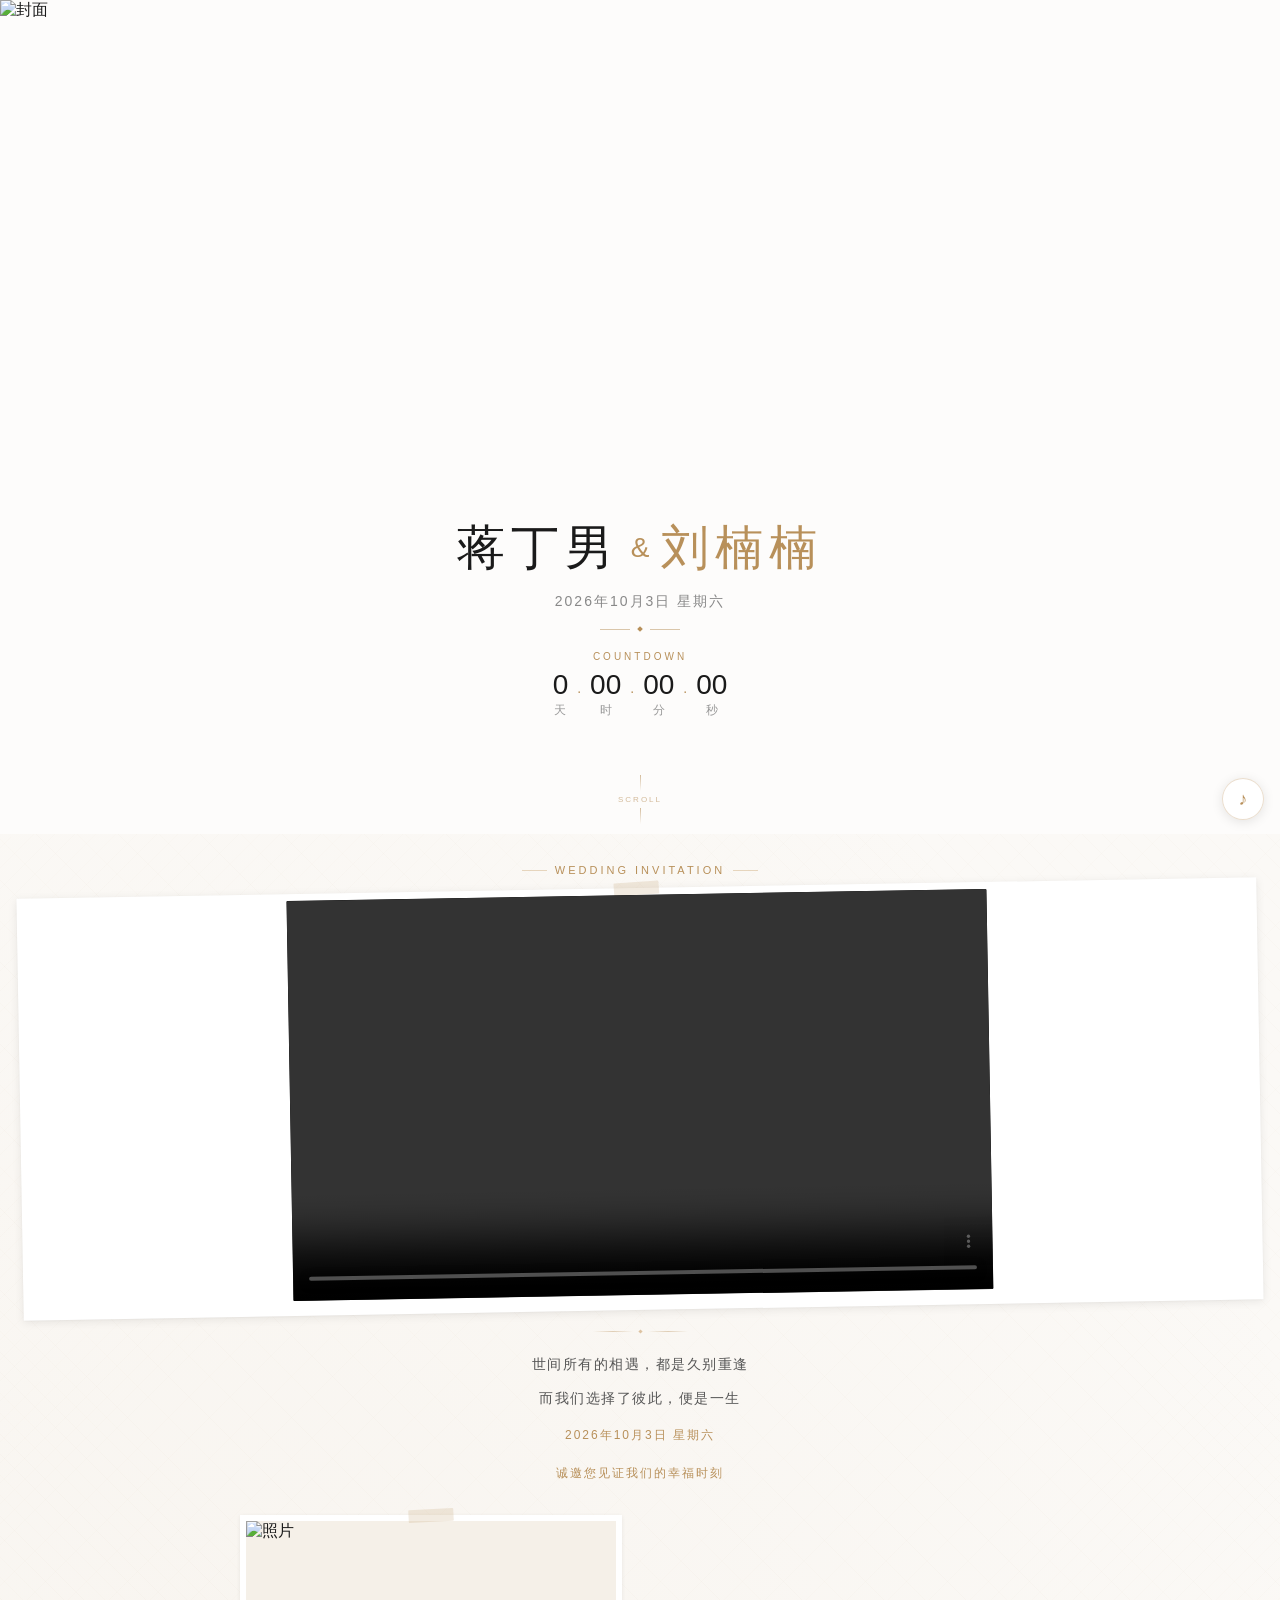
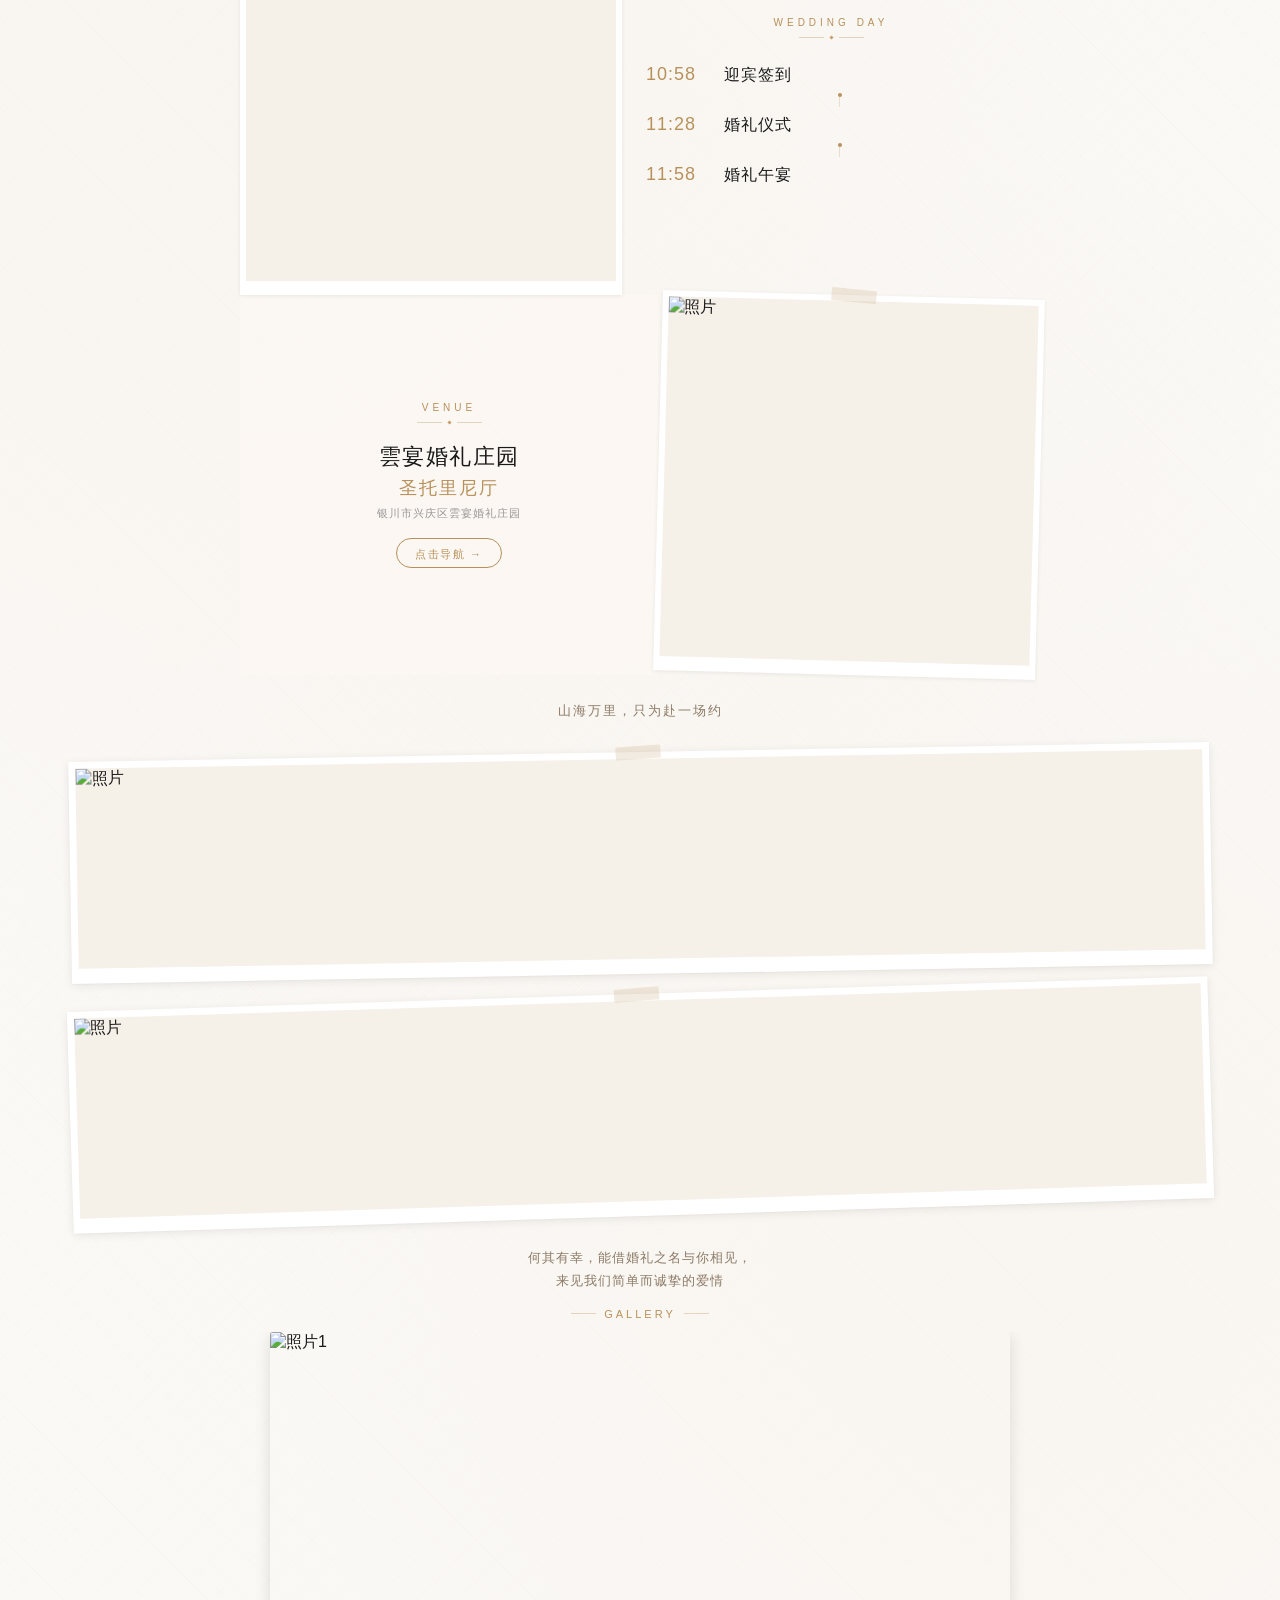
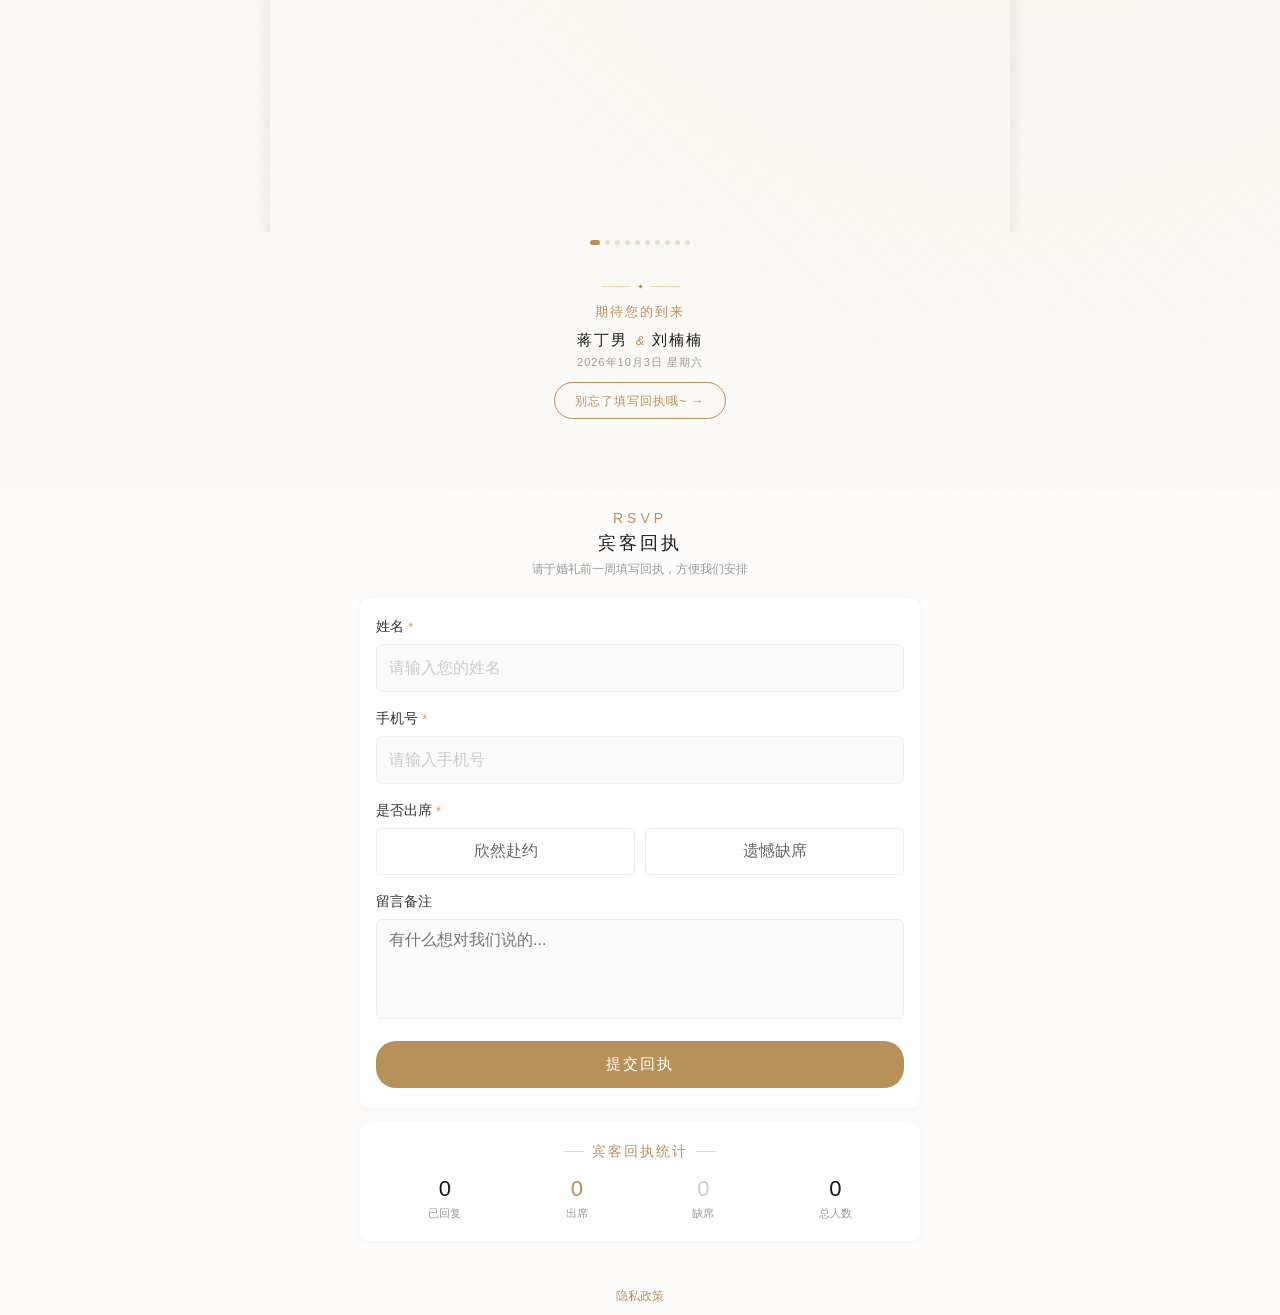
==== index.html @ 32005d24 "Add files via upload" ====
<!DOCTYPE html>
<html lang="zh-CN">
<head>
  <meta charset="UTF-8">
  <meta name="viewport" content="width=device-width, initial-scale=1.0, maximum-scale=1.0, user-scalable=no">
  <title>蒋丁男 & 刘楠楠的婚礼邀请函 | 2026.10.03</title>
  <meta name="description" content="蒋丁男 & 刘楠楠 诚挚邀请您参加我们的婚礼 2026年10月3日 · 银川市雲宴婚礼庄园">
  <meta name="author" content="蒋丁男 & 刘楠楠">

  <!-- Open Graph / Facebook / WhatsApp / Line -->
  <meta property="og:type" content="website">
  <meta property="og:title" content="蒋丁男 & 刘楠楠的婚礼邀请函">
  <meta property="og:description" content="2026年10月3日 星期六 · 银川市雲宴婚礼庄园\n诚邀您见证我们的幸福时刻">
  <meta property="og:image" content="images/share-cover.jpg">
  <meta property="og:image:width" content="1200">
  <meta property="og:image:height" content="630">
  <meta property="og:url" content="">
  <meta property="og:site_name" content="婚礼邀请函">

  <!-- WeChat / QQ -->
  <meta itemprop="name" content="蒋丁男 & 刘楠楠的婚礼邀请函">
  <meta itemprop="description" content="2026年10月3日 星期六 · 银川市雲宴婚礼庄园 · 诚邀您见证我们的幸福时刻">
  <meta itemprop="image" content="images/share-cover.jpg">

  <!-- Twitter Card -->
  <meta name="twitter:card" content="summary_large_image">
  <meta name="twitter:title" content="蒋丁男 & 刘楠楠的婚礼邀请函">
  <meta name="twitter:description" content="2026年10月3日 · 银川市雲宴婚礼庄园 · 诚邀您见证我们的幸福时刻">
  <meta name="twitter:image" content="images/share-cover.jpg">

  <link rel="stylesheet" href="style.css">
</head>
<body>
  <!-- 浮动音乐按钮（固定跟随屏幕） -->
  <div class="music-btn" id="musicBtn">
    <div class="music-icon-wrap">
      <span class="music-icon">♪</span>
    </div>
  </div>

  <!-- 背景音乐 -->
  <audio id="bgMusic" loop preload="auto" autoplay>
    <source src="images/bgm.mp3" type="audio/mpeg">
  </audio>

  <!-- ===== 封面区 ===== -->
  <section class="cover-section" id="coverSection">
    <div class="cover-image-wrap">
      <img class="cover-silhouette" id="coverImage" src="images/couple-silhouette.jpg" alt="封面">
      <div class="cover-gradient-mask"></div>
      <div class="cover-text-layer">
        <div class="cover-names fade-in-up">
          <span class="name-groom">蒋丁男</span>
          <span class="name-amp">&</span>
          <span class="name-bride">刘楠楠</span>
        </div>
        <div class="cover-date fade-in">
          <span class="cover-date-text" id="weddingDateDisplay"></span>
        </div>
        <div class="cover-divider fade-in">
          <div class="deco-line"></div>
          <div class="deco-diamond"></div>
          <div class="deco-line"></div>
        </div>
        <div class="countdown-section fade-in-up">
          <span class="countdown-label">COUNTDOWN</span>
          <div class="countdown-boxes">
            <div class="countdown-item">
              <span class="countdown-num" id="days">0</span>
              <span class="countdown-unit">天</span>
            </div>
            <div class="countdown-dot">·</div>
            <div class="countdown-item">
              <span class="countdown-num" id="hours">00</span>
              <span class="countdown-unit">时</span>
            </div>
            <div class="countdown-dot">·</div>
            <div class="countdown-item">
              <span class="countdown-num" id="minutes">00</span>
              <span class="countdown-unit">分</span>
            </div>
            <div class="countdown-dot">·</div>
            <div class="countdown-item">
              <span class="countdown-num" id="seconds">00</span>
              <span class="countdown-unit">秒</span>
            </div>
          </div>
        </div>
      </div>
    </div>
    <div class="scroll-hint fade-in">
      <div class="scroll-line"></div>
      <span class="scroll-text">SCROLL</span>
      <div class="scroll-line"></div>
    </div>
  </section>

  <!-- ===== 邀请函详情 ===== -->
  <section class="detail-section">
    <!-- 视频区 -->
    <div class="video-sticker-section">
      <div class="video-label">
        <div class="vl-line"></div>
        <span class="vl-text">WEDDING INVITATION</span>
        <div class="vl-line"></div>
      </div>
      <div class="sticker-stick-wrap sticker-video">
        <div class="sticker-tape"></div>
        <video
          id="weddingVideo"
          class="wedding-video-sticker"
          src="images/wedding.mp4"
          controls
          preload="auto"
          playsinline
          webkit-playsinline
        ></video>
      </div>
    </div>

    <!-- 过渡文字 -->
    <div class="transition-words">
      <div class="transition-ornament">
        <div class="transition-line"></div>
        <div class="transition-diamond"></div>
        <div class="transition-line"></div>
      </div>
      <span class="transition-text">世间所有的相遇，都是久别重逢</span>
      <span class="transition-text">而我们选择了彼此，便是一生</span>
      <span class="transition-text-sub" id="weddingDateText"></span>
      <span class="transition-text-sub">诚邀您见证我们的幸福时刻</span>
    </div>

    <!-- 左图 + 右流程时间 -->
    <div class="split-row split-lr">
      <div class="sticker-embed-wrap" id="photo2Wrap">
        <div class="sticker-tape"></div>
        <img class="sticker-embed-img" id="photo2" src="images/photo-3.jpg" alt="照片">
      </div>
      <div class="split-info split-schedule">
        <span class="split-info-title">WEDDING DAY</span>
        <div class="split-info-divider">
          <div class="sid-line"></div>
          <div class="sid-diamond"></div>
          <div class="sid-line"></div>
        </div>
        <div class="mini-schedule">
          <div class="mini-sch-item">
            <span class="mini-sch-time">10:58</span>
            <span class="mini-sch-event">迎宾签到</span>
          </div>
          <div class="mini-sch-dot-wrap">
            <div class="mini-sch-dot"></div>
            <div class="mini-sch-line"></div>
          </div>
          <div class="mini-sch-item">
            <span class="mini-sch-time">11:28</span>
            <span class="mini-sch-event">婚礼仪式</span>
          </div>
          <div class="mini-sch-dot-wrap">
            <div class="mini-sch-dot"></div>
            <div class="mini-sch-line"></div>
          </div>
          <div class="mini-sch-item">
            <span class="mini-sch-time">11:58</span>
            <span class="mini-sch-event">婚礼午宴</span>
          </div>
        </div>
      </div>
    </div>

    <!-- 左地点 + 右图 -->
    <div class="split-row split-lr split-venue-row">
      <div class="split-info split-venue" id="venueWrap">
        <span class="split-info-title">VENUE</span>
        <div class="split-info-divider">
          <div class="sid-line"></div>
          <div class="sid-diamond"></div>
          <div class="sid-line"></div>
        </div>
        <span class="venue-highlight-name">雲宴婚礼庄园</span>
        <span class="venue-highlight-hall">圣托里尼厅</span>
        <span class="venue-highlight-addr">银川市兴庆区雲宴婚礼庄园</span>
        <div class="venue-mini-nav">
          <span class="venue-mini-nav-text">点击导航 →</span>
        </div>
      </div>
      <div class="sticker-embed-wrap sticker-embed-r" id="photo1Wrap">
        <div class="sticker-tape sticker-tape-r"></div>
        <img class="sticker-embed-img" id="photo1" src="images/photo-2.jpg" alt="照片">
      </div>
    </div>

    <!-- 过渡文字 -->
    <div class="section-bridge">
      <span class="bridge-text">山海万里，只为赴一场约</span>
    </div>

    <!-- 两张横屏照片 -->
    <div class="sticker-row sticker-row-two">
      <div class="sticker-stick-wrap" id="photo0Wrap">
        <div class="sticker-tape"></div>
        <img class="sticker-stick-img" id="photo0" src="images/photo-1.jpg" alt="照片">
      </div>
      <div class="sticker-stick-wrap sticker-tilt-l" id="photo13Wrap">
        <div class="sticker-tape"></div>
        <img class="sticker-stick-img" id="photo13" src="images/photo-14.jpg" alt="照片">
      </div>
    </div>

    <!-- 照片集轮播 -->
    <div class="gallery-section">
      <div class="gallery-preface">
        <span class="gallery-preface-text">何其有幸，能借婚礼之名与你相见，<br>来见我们简单而诚挚的爱情</span>
      </div>
      <div class="gallery-label">
        <div class="vl-line"></div>
        <span class="vl-text">GALLERY</span>
        <div class="vl-line"></div>
      </div>
      <div class="gallery-swiper" id="gallerySwiper">
        <div class="gallery-track" id="galleryTrack">
          <div class="gallery-item"><img class="gallery-img" src="images/photo-4.jpg" alt="照片1"></div>
          <div class="gallery-item"><img class="gallery-img" src="images/photo-5.jpg" alt="照片2"></div>
          <div class="gallery-item"><img class="gallery-img" src="images/photo-6.jpg" alt="照片3"></div>
          <div class="gallery-item"><img class="gallery-img" src="images/photo-7.jpg" alt="照片4"></div>
          <div class="gallery-item"><img class="gallery-img" src="images/photo-8.jpg" alt="照片5"></div>
          <div class="gallery-item"><img class="gallery-img" src="images/photo-9.jpg" alt="照片6"></div>
          <div class="gallery-item"><img class="gallery-img" src="images/photo-10.jpg" alt="照片7"></div>
          <div class="gallery-item"><img class="gallery-img" src="images/photo-11.jpg" alt="照片8"></div>
          <div class="gallery-item"><img class="gallery-img" src="images/photo-12.jpg" alt="照片9"></div>
          <div class="gallery-item"><img class="gallery-img" src="images/photo-13.jpg" alt="照片10"></div>
        </div>
      </div>
      <div class="gallery-dots" id="galleryDots"></div>
    </div>

    <!-- 底部 -->
    <div class="footer">
      <div class="footer-divider">
        <div class="footer-line"></div>
        <div class="footer-diamond"></div>
        <div class="footer-line"></div>
      </div>
      <span class="footer-text">期待您的到来</span>
      <div class="footer-couple">
        <span class="footer-couple-name">蒋丁男</span>
        <span class="footer-couple-amp">&</span>
        <span class="footer-couple-name">刘楠楠</span>
      </div>
      <span class="footer-date" id="footerDate"></span>
      <div class="footer-rsvp" id="footerRsvp">
        <span class="footer-rsvp-text">别忘了填写回执哦~ →</span>
      </div>
    </div>
  </section>

  <!-- ===== 回执页面 ===== -->
  <section class="rsvp-section" id="rsvpSection">
    <div class="rsvp-container">
      <div class="page-header">
        <div class="divider">
          <span class="divider-text">RSVP</span>
        </div>
        <span class="page-title">宾客回执</span>
        <span class="page-subtitle">请于婚礼前一周填写回执，方便我们安排</span>
      </div>

      <form class="rsvp-form card" id="rsvpForm">
        <!-- 姓名 -->
        <div class="form-item">
          <div class="form-label-row">
            <span class="form-label">姓名</span>
            <span class="form-required">*</span>
          </div>
          <input type="text" class="form-input" id="rsvpName" placeholder="请输入您的姓名">
        </div>

        <!-- 手机号 -->
        <div class="form-item">
          <div class="form-label-row">
            <span class="form-label">手机号</span>
            <span class="form-required">*</span>
          </div>
          <input type="tel" class="form-input" id="rsvpPhone" placeholder="请输入手机号" maxlength="11">
        </div>

        <!-- 是否参加 -->
        <div class="form-item">
          <div class="form-label-row">
            <span class="form-label">是否出席</span>
            <span class="form-required">*</span>
          </div>
          <div class="attend-options">
            <div class="attend-option" data-value="yes" id="attendYes">
              <span class="attend-text">欣然赴约</span>
            </div>
            <div class="attend-option" data-value="no" id="attendNo">
              <span class="attend-text">遗憾缺席</span>
            </div>
          </div>
        </div>

        <!-- 赴宴人数 -->
        <div class="form-item" id="guestCountItem" style="display:none;">
          <div class="form-label-row">
            <span class="form-label">赴宴人数</span>
          </div>
          <div class="number-selector">
            <div class="number-btn" id="decreaseGuests">-</div>
            <div class="number-display">
              <span class="number-value" id="guestCount">1</span>
              <span class="number-unit">人</span>
            </div>
            <div class="number-btn" id="increaseGuests">+</div>
          </div>
        </div>

        <!-- 行程信息分隔 -->
        <div class="section-divider" id="tripDivider" style="display:none;">
          <div class="section-divider-line"></div>
          <span class="section-divider-text">行程信息</span>
          <span class="section-divider-hint">外地来宾请填写</span>
          <div class="section-divider-line"></div>
        </div>

        <!-- 是否为外地来宾 -->
        <div class="form-item" id="outtownItem" style="display:none;">
          <div class="form-label-row">
            <span class="form-label">是否为外地来宾</span>
          </div>
          <div class="attend-options">
            <div class="attend-option small" data-value="yes" id="outtownYes">
              <span class="attend-text">外地来宾</span>
            </div>
            <div class="attend-option small" data-value="no" id="outtownNo">
              <span class="attend-text">本地来宾</span>
            </div>
          </div>
        </div>

        <!-- 出发城市 -->
        <div class="form-item" id="departCityItem" style="display:none;">
          <div class="form-label-row">
            <span class="form-label">出发城市</span>
          </div>
          <input type="text" class="form-input" id="departCity" placeholder="如：北京">
        </div>

        <!-- 交通方式 -->
        <div class="form-item" id="transportItem" style="display:none;">
          <div class="form-label-row">
            <span class="form-label">交通方式</span>
          </div>
          <div class="diet-tags" id="transportOptions">
            <div class="diet-tag" data-value="飞机">飞机</div>
            <div class="diet-tag" data-value="高铁/火车">高铁/火车</div>
            <div class="diet-tag" data-value="自驾">自驾</div>
            <div class="diet-tag" data-value="大巴">大巴</div>
          </div>
        </div>

        <!-- 到达时间 -->
        <div class="form-item" id="arriveItem" style="display:none;">
          <div class="form-label-row">
            <span class="form-label">到达银川时间</span>
          </div>
          <div class="datetime-picker">
            <input type="date" class="picker-value" id="arriveDate">
            <input type="time" class="picker-value" id="arriveTime">
          </div>
        </div>

        <!-- 航班/车次 -->
        <div class="form-item" id="flightNoItem" style="display:none;">
          <div class="form-label-row">
            <span class="form-label">航班/车次号</span>
          </div>
          <input type="text" class="form-input" id="flightNo" placeholder="如：MU5123 / G1234（选填）">
        </div>

        <!-- 返程时间 -->
        <div class="form-item" id="departItem" style="display:none;">
          <div class="form-label-row">
            <span class="form-label">返程时间</span>
          </div>
          <div class="datetime-picker">
            <input type="date" class="picker-value" id="departDate">
            <input type="time" class="picker-value" id="departTime">
          </div>
        </div>

        <!-- 留言 -->
        <div class="form-item">
          <div class="form-label-row">
            <span class="form-label">留言备注</span>
          </div>
          <textarea class="form-textarea" id="rsvpRemark" placeholder="有什么想对我们说的..." maxlength="200"></textarea>
        </div>

        <!-- 提交按钮 -->
        <div class="submit-btn" id="submitBtn">
          <span class="submit-text">提交回执</span>
        </div>
      </form>

      <!-- 已提交回执展示 -->
      <div class="rsvp-result card" id="rsvpResult" style="display:none;">
        <span class="result-title">回执已提交</span>
        <span class="result-desc">感谢您的回复，期待与您相见！</span>
        <div class="result-info" id="resultInfo"></div>
      </div>

      <!-- 出席统计 -->
      <div class="stats-card card" id="statsCard" style="display:none;">
        <div class="stats-title">
          <div class="title-deco"></div>
          <span>宾客回执统计</span>
          <div class="title-deco"></div>
        </div>
        <div class="stats-row">
          <div class="stats-item">
            <span class="stats-num" id="statsTotal">0</span>
            <span class="stats-label">已回复</span>
          </div>
          <div class="stats-item attending">
            <span class="stats-num" id="statsAttending">0</span>
            <span class="stats-label">出席</span>
          </div>
          <div class="stats-item declined">
            <span class="stats-num" id="statsDeclined">0</span>
            <span class="stats-label">缺席</span>
          </div>
          <div class="stats-item total-guests">
            <span class="stats-num" id="statsTotalGuests">0</span>
            <span class="stats-label">总人数</span>
          </div>
        </div>
      </div>
    </div>
  </section>

  <!-- 隐私政策页面链接 -->
  <div class="privacy-policy-link">
    <a href="privacy.html">隐私政策</a>
  </div>

  <script src="app.js"></script>
</body>
</html>
---- style.css ----
/* ===== Global Reset ===== */
* { margin: 0; padding: 0; box-sizing: border-box; -webkit-tap-highlight-color: transparent; }
html, body {
  font-family: -apple-system, "PingFang SC", "Microsoft YaHei", "Helvetica Neue", sans-serif;
  background: #FDFCFB;
  color: #1A1A1A;
  -webkit-font-smoothing: antialiased;
  overflow-x: hidden;
}
img { display: block; max-width: 100%; }
input, textarea, button { font-family: inherit; outline: none; border: none; background: none; }
a { text-decoration: none; color: inherit; }

/* ===== Music Button (fixed, follows screen) ===== */
.music-btn {
  position: fixed;
  right: 16px;
  bottom: 80px;
  width: 42px;
  height: 42px;
  border-radius: 50%;
  background: rgba(255,255,255,0.92);
  border: 1px solid rgba(184,144,90,0.3);
  display: flex;
  align-items: center;
  justify-content: center;
  z-index: 999;
  box-shadow: 0 2px 12px rgba(0,0,0,0.1);
  cursor: pointer;
  transition: all 0.3s;
}
.music-btn:active { transform: scale(0.92); }
.music-icon-wrap {
  width: 100%;
  height: 100%;
  display: flex;
  align-items: center;
  justify-content: center;
  animation: musicRotate 4s linear infinite;
  animation-play-state: paused;
}
.music-btn.playing .music-icon-wrap {
  animation-play-state: running;
}
.music-icon { font-size: 18px; color: #B8905A; }
@keyframes musicRotate {
  from { transform: rotate(0deg); }
  to { transform: rotate(360deg); }
}

/* ===== Cover Section ===== */
.cover-section { position: relative; width: 100%; overflow: hidden; background: #FDFCFB; }
.cover-image-wrap { position: relative; width: 100%; }
.cover-silhouette {
  display: block;
  width: 100%;
  height: 85vh;
  object-fit: cover;
}
.cover-gradient-mask {
  position: absolute;
  bottom: 0; left: 0;
  width: 100%; height: 60%;
  z-index: 2;
  pointer-events: none;
  background: linear-gradient(to bottom,
    transparent 0%,
    rgba(253,252,251,0.02) 8%,
    rgba(253,252,251,0.06) 16%,
    rgba(253,252,251,0.12) 24%,
    rgba(253,252,251,0.22) 34%,
    rgba(253,252,251,0.35) 44%,
    rgba(253,252,251,0.50) 54%,
    rgba(253,252,251,0.65) 64%,
    rgba(253,252,251,0.78) 74%,
    rgba(253,252,251,0.88) 84%,
    rgba(253,252,251,0.95) 92%,
    #FDFCFB 100%
  );
}
.cover-text-layer {
  position: absolute;
  bottom: 6%;
  left: 0;
  width: 100%;
  z-index: 3;
  display: flex;
  flex-direction: column;
  align-items: center;
  padding: 0 30px;
}
.cover-names { display: flex; align-items: center; gap: 12px; margin-bottom: 12px; }
.name-groom { font-size: 26px; font-weight: 300; color: #1A1A1A; letter-spacing: 3px; }
.name-amp { font-size: 16px; color: #B8905A; font-weight: 300; }
.name-bride { font-size: 26px; font-weight: 300; color: #B8905A; letter-spacing: 3px; }
.cover-date { margin-bottom: 16px; }
.cover-date-text { font-size: 12px; color: #888; letter-spacing: 2px; }
.cover-divider { display: flex; align-items: center; gap: 8px; margin-bottom: 20px; }
.deco-line { width: 30px; height: 1px; background: rgba(184,144,90,0.5); }
.deco-diamond { width: 4px; height: 4px; background: #B8905A; transform: rotate(45deg); }
.countdown-section { display: flex; flex-direction: column; align-items: center; }
.countdown-label { font-size: 10px; color: #B8905A; letter-spacing: 3px; margin-bottom: 9px; }
.countdown-boxes { display: flex; align-items: center; gap: 9px; }
.countdown-item { display: flex; flex-direction: column; align-items: center; }
.countdown-num { font-size: 20px; font-weight: 300; color: #1A1A1A; line-height: 1; }
.countdown-unit { font-size: 9px; color: #999; margin-top: 3px; }
.countdown-dot { font-size: 14px; color: #B8905A; line-height: 1; margin-bottom: 9px; }
.scroll-hint { display: flex; flex-direction: column; align-items: center; gap: 4px; padding: 10px 0; z-index: 3; }
.scroll-line { width: 1px; height: 16px; background: linear-gradient(to bottom, rgba(184,144,90,0.6), transparent); }
.scroll-text { font-size: 8px; color: rgba(184,144,90,0.6); letter-spacing: 2px; }

/* ===== Detail Section ===== */
.detail-section {
  position: relative;
  z-index: 4;
  padding: 30px 0 50px;
  background-color: #FBF9F6;
  background-image:
    radial-gradient(circle at 20% 30%, rgba(184,144,90,0.04) 0%, transparent 50%),
    radial-gradient(circle at 80% 70%, rgba(184,144,90,0.03) 0%, transparent 50%),
    repeating-linear-gradient(45deg, transparent, transparent 14px, rgba(184,144,90,0.025) 14px, rgba(184,144,90,0.025) 14.5px),
    repeating-linear-gradient(-45deg, transparent, transparent 14px, rgba(184,144,90,0.02) 14px, rgba(184,144,90,0.02) 14.5px);
}

/* ===== Video Section ===== */
.video-sticker-section { padding: 0 20px 15px; position: relative; z-index: 10; }
.video-label { display: flex; align-items: center; justify-content: center; gap: 8px; margin-bottom: 12px; }
.vl-line { width: 25px; height: 1px; background: #C9A06A; opacity: 0.4; }
.vl-text { font-size: 11px; color: #B8905A; letter-spacing: 3px; }
.sticker-video { width: 100%; transform: rotate(-0.8deg); position: relative; z-index: 10; }
.wedding-video-sticker {
  display: block;
  width: 100%;
  height: 240px;
  border-radius: 1px;
  background-color: #000;
  object-fit: contain;
  position: relative;
  z-index: 10;
}

/* ===== Sticker Photos ===== */
.sticker-stick-wrap {
  position: relative;
  background: #fff;
  padding: 7px 7px 15px;
  box-shadow: 0 2px 10px rgba(0,0,0,0.08), 0 0.5px 2px rgba(0,0,0,0.04);
  transform: rotate(-1deg);
}
.sticker-tape {
  position: absolute;
  top: -6px;
  left: 50%;
  transform: translateX(-50%) rotate(-3deg);
  width: 45px;
  height: 13px;
  background: rgba(184,144,90,0.18);
  border-radius: 1px;
  z-index: 2;
}
.sticker-tape-r { transform: translateX(-50%) rotate(4deg); }
.sticker-stick-img { display: block; width: 100%; min-height: 130px; background-color: #f5f0e8; }

/* ===== Transition Words ===== */
.transition-words { display: flex; flex-direction: column; align-items: center; padding: 5px 30px 25px; text-align: center; }
.transition-ornament { display: flex; align-items: center; gap: 6px; margin-bottom: 15px; }
.transition-line { width: 40px; height: 1px; background: linear-gradient(to right, transparent, rgba(184,144,90,0.4), transparent); }
.transition-diamond { width: 3px; height: 3px; background: #C9A06A; opacity: 0.6; transform: rotate(45deg); }
.transition-text { font-size: 14px; color: #555; line-height: 2.4; letter-spacing: 1.5px; }
.transition-text-sub { font-size: 12px; color: #B8905A; line-height: 2.8; letter-spacing: 2px; margin-top: 4px; }

/* ===== Split Row ===== */
.split-row { display: flex; width: 100%; }
.sticker-embed-wrap {
  position: relative;
  flex: 1;
  background: #fff;
  padding: 6px 6px 14px;
  box-shadow: 0 1px 4px rgba(0,0,0,0.07);
  cursor: pointer;
}
.sticker-embed-r { transform: rotate(1.5deg); }
.sticker-embed-img { display: block; width: 100%; min-height: 220px; background-color: #f5f0e8; object-fit: cover; }
.split-info { flex: 1; display: flex; flex-direction: column; justify-content: center; padding: 20px 18px; }
.split-info-title { font-size: 10px; color: #B8905A; letter-spacing: 4px; margin-bottom: 8px; text-align: center; }
.split-info-divider { display: flex; align-items: center; justify-content: center; gap: 6px; margin-bottom: 18px; }
.sid-line { width: 25px; height: 1px; background: rgba(184,144,90,0.35); }
.sid-diamond { width: 3px; height: 3px; background: #C9A06A; transform: rotate(45deg); }

/* Schedule */
.mini-schedule { display: flex; flex-direction: column; width: 100%; }
.mini-sch-item { display: flex; align-items: baseline; gap: 8px; padding: 7px 0; }
.mini-sch-time { font-size: 15px; color: #B8905A; letter-spacing: 1px; flex-shrink: 0; width: 55px; }
.mini-sch-event { font-size: 14px; color: #1A1A1A; letter-spacing: 1px; }
.mini-sch-dot-wrap { display: flex; flex-direction: column; align-items: center; padding-left: 17px; }
.mini-sch-dot { width: 4px; height: 4px; border-radius: 50%; background: #B8905A; flex-shrink: 0; }
.mini-sch-line { width: 1px; flex: 1; min-height: 10px; background: rgba(184,144,90,0.25); }

/* Venue */
.split-venue-row { margin-top: 16px; }
.split-venue { background: rgba(253,248,243,0.6); cursor: pointer; }
.venue-highlight-name { font-size: 16px; color: #1A1A1A; letter-spacing: 1.5px; text-align: center; }
.venue-highlight-hall { font-size: 14px; color: #B8905A; letter-spacing: 2px; font-weight: 500; text-align: center; margin-top: 4px; }
.venue-highlight-addr { font-size: 11px; color: #999; letter-spacing: 1px; line-height: 1.8; text-align: center; margin-top: 4px; margin-bottom: 14px; }
.venue-mini-nav { align-self: center; padding: 5px 18px; border: 1px solid #B8905A; border-radius: 15px; }
.venue-mini-nav-text { font-size: 11px; color: #B8905A; letter-spacing: 1.5px; }

/* ===== Bridge ===== */
.section-bridge { text-align: center; padding: 24px 30px; }
.bridge-text { font-size: 13px; color: #8C7A66; letter-spacing: 2px; line-height: 1.8; }

/* ===== Sticker Row ===== */
.sticker-row { display: flex; flex-direction: column; align-items: center; gap: 20px; padding: 5px 20px 10px; }
.sticker-row-two .sticker-stick-wrap { width: 92%; }
.sticker-tilt-l { transform: rotate(-1.8deg); }

/* ===== Gallery ===== */
.gallery-section { padding: 20px 0 10px; }
.gallery-preface { padding: 0 30px 15px; text-align: center; }
.gallery-preface-text { font-size: 13px; color: #8C7A66; line-height: 1.8; letter-spacing: 1px; }
.gallery-label { display: flex; align-items: center; justify-content: center; gap: 8px; margin-bottom: 12px; }
.gallery-swiper { width: 100%; height: 55vw; overflow: hidden; position: relative; }
.gallery-track { display: flex; height: 100%; transition: transform 0.6s cubic-bezier(0.23, 1, 0.32, 1); }
.gallery-item { flex-shrink: 0; width: 100%; height: 100%; display: flex; align-items: center; justify-content: center; padding: 0 30px; overflow: hidden; }
.gallery-img { width: 100%; height: 100%; object-fit: contain; border-radius: 3px; box-shadow: 0 4px 16px rgba(0,0,0,0.12); }
.gallery-dots { display: flex; justify-content: center; gap: 5px; padding: 8px 0 0; }
.gallery-dot { width: 5px; height: 5px; border-radius: 50%; background: rgba(184,144,90,0.25); transition: all 0.3s; }
.gallery-dot.active { background: #B8905A; width: 10px; border-radius: 3px; }

/* ===== Footer ===== */
.footer { display: flex; flex-direction: column; align-items: center; padding: 30px 0 20px; }
.footer-divider { display: flex; align-items: center; gap: 8px; margin-bottom: 15px; }
.footer-line { width: 30px; height: 1px; background: #E8D5B5; }
.footer-diamond { width: 3px; height: 3px; background: #B8905A; transform: rotate(45deg); }
.footer-text { font-size: 13px; color: #B8905A; letter-spacing: 2px; }
.footer-couple { display: flex; align-items: center; justify-content: center; margin-top: 10px; gap: 8px; }
.footer-couple-name { font-size: 15px; color: #1A1A1A; letter-spacing: 2px; }
.footer-couple-amp { font-size: 13px; color: #B8905A; font-style: italic; }
.footer-date { font-size: 11px; color: #999; letter-spacing: 1px; margin-top: 5px; }
.footer-rsvp { margin-top: 12px; padding: 8px 20px; border: 1px solid #B8905A; border-radius: 20px; cursor: pointer; }
.footer-rsvp-text { font-size: 12px; color: #B8905A; letter-spacing: 1px; }

/* ===== RSVP Section ===== */
.rsvp-section { background: #FDFCFB; padding: 20px 15px; }
.rsvp-container { max-width: 400px; margin: 0 auto; }
.page-header { text-align: center; margin-bottom: 20px; }
.divider-text { font-size: 14px; color: #B8905A; letter-spacing: 4px; }
.page-title { display: block; font-size: 18px; color: #1A1A1A; font-weight: 400; letter-spacing: 3px; margin-top: 4px; }
.page-subtitle { display: block; font-size: 12px; color: #999; margin-top: 6px; }
.card { background: #fff; border-radius: 10px; padding: 20px 16px; box-shadow: 0 1px 8px rgba(0,0,0,0.04); margin-bottom: 15px; }
.form-item { margin-bottom: 18px; }
.form-label-row { display: flex; align-items: center; margin-bottom: 8px; }
.form-label { font-size: 14px; color: #333; font-weight: 500; }
.form-required { font-size: 14px; color: #D4A574; margin-left: 4px; }
.form-input {
  width: 100%; height: 40px; border: 1px solid #EEE; border-radius: 6px;
  padding: 0 12px; font-size: 14px; color: #333; background: #FAFAFA;
}
.form-input:focus { border-color: #B8905A; background: #fff; }
.form-input::placeholder { color: #CCC; }
.form-textarea {
  width: 100%; min-height: 80px; border: 1px solid #EEE; border-radius: 6px;
  padding: 10px 12px; font-size: 14px; color: #333; background: #FAFAFA; resize: none;
}
.form-textarea:focus { border-color: #B8905A; background: #fff; }
.attend-options { display: flex; gap: 10px; }
.attend-option {
  flex: 1; padding: 12px 0; text-align: center;
  border: 1px solid #EEE; border-radius: 6px; cursor: pointer; transition: all 0.3s;
}
.attend-text { font-size: 14px; color: #666; }
.attend-option.active { border-color: #B8905A; background: rgba(184,144,90,0.06); }
.attend-option.active .attend-text { color: #B8905A; }
.attend-option.active-no { border-color: #CCC; background: rgba(0,0,0,0.02); }
.attend-option.active-no .attend-text { color: #999; }
.attend-option.small { padding: 9px 0; }
.number-selector { display: flex; align-items: center; justify-content: center; gap: 20px; }
.number-btn {
  width: 36px; height: 36px; border-radius: 50%;
  border: 1px solid #EEE; display: flex; align-items: center; justify-content: center;
  font-size: 18px; color: #B8905A; cursor: pointer; user-select: none;
}
.number-display { display: flex; align-items: baseline; gap: 4px; }
.number-value { font-size: 20px; color: #1A1A1A; font-weight: 300; }
.number-unit { font-size: 12px; color: #999; }
.section-divider { display: flex; align-items: center; gap: 8px; margin: 10px 0 18px; }
.section-divider-line { flex: 1; height: 1px; background: #EEE; }
.section-divider-text { font-size: 13px; color: #B8905A; letter-spacing: 2px; white-space: nowrap; }
.section-divider-hint { font-size: 11px; color: #CCC; white-space: nowrap; }
.diet-tags { display: flex; flex-wrap: wrap; gap: 8px; }
.diet-tag {
  padding: 6px 14px; border: 1px solid #EEE; border-radius: 15px;
  font-size: 13px; color: #666; cursor: pointer; transition: all 0.3s;
}
.diet-tag.active { border-color: #B8905A; color: #B8905A; background: rgba(184,144,90,0.06); }
.datetime-picker { display: flex; gap: 10px; }
.picker-value {
  flex: 1; height: 40px; border: 1px solid #EEE; border-radius: 6px;
  padding: 0 12px; font-size: 14px; color: #333; background: #FAFAFA;
}
.privacy-agree-row { display: flex; align-items: center; flex-wrap: wrap; margin-top: 18px; padding: 0 4px; }
.privacy-checkbox {
  width: 18px; height: 18px; border: 1px solid #CCC; border-radius: 4px;
  display: flex; align-items: center; justify-content: center; margin-right: 6px; flex-shrink: 0; cursor: pointer;
}
.privacy-checkbox.checked { background: #B8905A; border-color: #B8905A; }
.privacy-checkbox-icon { font-size: 12px; color: #FFF; line-height: 1; }
.privacy-agree-text { font-size: 13px; color: #888; }
.privacy-link { font-size: 13px; color: #B8905A; }
.submit-btn {
  margin-top: 15px; background: #B8905A; border-radius: 20px; padding: 14px; text-align: center; cursor: pointer;
}
.submit-btn.disabled { opacity: 0.5; }
.submit-text { font-size: 15px; color: #FFFFFF; letter-spacing: 2px; }
.rsvp-result { text-align: center; }
.result-title { display: block; font-size: 17px; color: #1A1A1A; margin-bottom: 6px; }
.result-desc { display: block; font-size: 13px; color: #888; }
.result-info { margin-top: 8px; font-size: 13px; color: #B8905A; }
.stats-card { text-align: center; }
.stats-title { display: flex; align-items: center; justify-content: center; gap: 8px; margin-bottom: 15px; }
.title-deco { width: 20px; height: 1px; background: #E8D5B5; }
.stats-title span { font-size: 14px; color: #B8905A; letter-spacing: 2px; }
.stats-row { display: flex; justify-content: space-around; }
.stats-item { display: flex; flex-direction: column; align-items: center; }
.stats-num { font-size: 22px; color: #1A1A1A; font-weight: 300; }
.stats-label { font-size: 11px; color: #999; margin-top: 4px; }
.stats-item.attending .stats-num { color: #B8905A; }
.stats-item.declined .stats-num { color: #CCC; }
.privacy-policy-link { text-align: center; padding: 10px; }
.privacy-policy-link a { font-size: 12px; color: #B8905A; }

/* ===== Animations ===== */
.fade-in-up { animation: fadeInUp 0.8s ease-out both; }
.fade-in { animation: fadeIn 1s ease-out both; }
@keyframes fadeInUp { from { opacity: 0; transform: translateY(12px); } to { opacity: 1; transform: translateY(0); } }
@keyframes fadeIn { from { opacity: 0; } to { opacity: 1; } }

/* Fly-in animations disabled - was causing invisible images */

/* ===== Responsive - tablet ===== */
@media (min-width: 600px) {
  .name-groom, .name-bride { font-size: 36px; letter-spacing: 4px; }
  .name-amp { font-size: 22px; }
  .cover-date-text { font-size: 14px; }
  .countdown-num { font-size: 28px; }
  .countdown-unit { font-size: 12px; }
  .wedding-video-sticker { height: 320px; }
  .sticker-embed-img { min-height: 300px; }
  .sticker-stick-img { min-height: 200px; }
  .mini-sch-time { font-size: 18px; width: 70px; }
  .mini-sch-event { font-size: 16px; }
  .venue-highlight-name { font-size: 22px; }
  .venue-highlight-hall { font-size: 18px; }
  .gallery-swiper { height: 400px; }
  .form-input { height: 48px; font-size: 16px; }
  .form-textarea { min-height: 100px; font-size: 16px; }
  .attend-text { font-size: 16px; }
  .picker-value { height: 48px; font-size: 16px; }
  .rsvp-container { max-width: 500px; }
}

/* ===== Responsive - desktop ===== */
@media (min-width: 900px) {
  .name-groom, .name-bride { font-size: 48px; letter-spacing: 6px; }
  .name-amp { font-size: 28px; }
  .wedding-video-sticker { height: 400px; max-width: 700px; margin: 0 auto; object-fit: contain; }
  .sticker-embed-img { min-height: 360px; }
  .gallery-swiper { height: 500px; max-width: 800px; margin: 0 auto; }
  .split-row { max-width: 800px; margin: 0 auto; }
  .split-info { padding: 30px 24px; }
  .rsvp-container { max-width: 560px; }
}
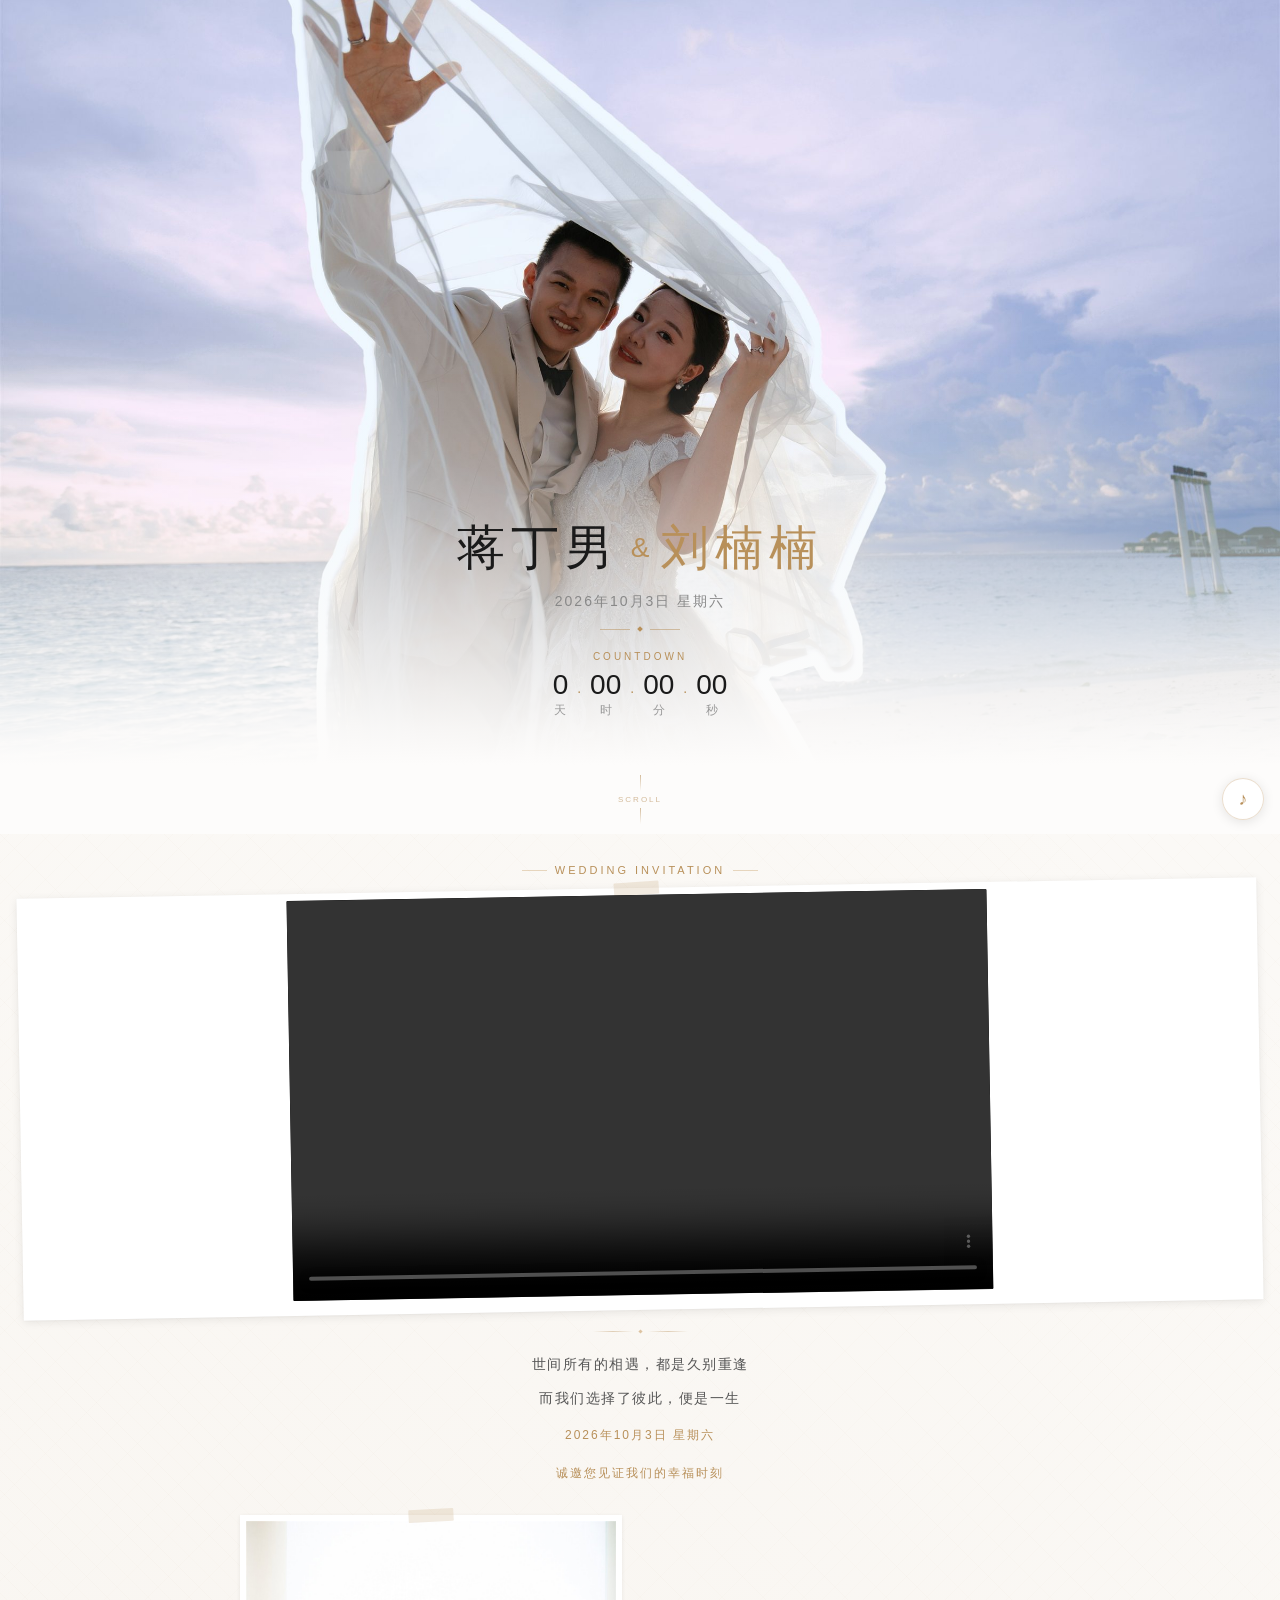
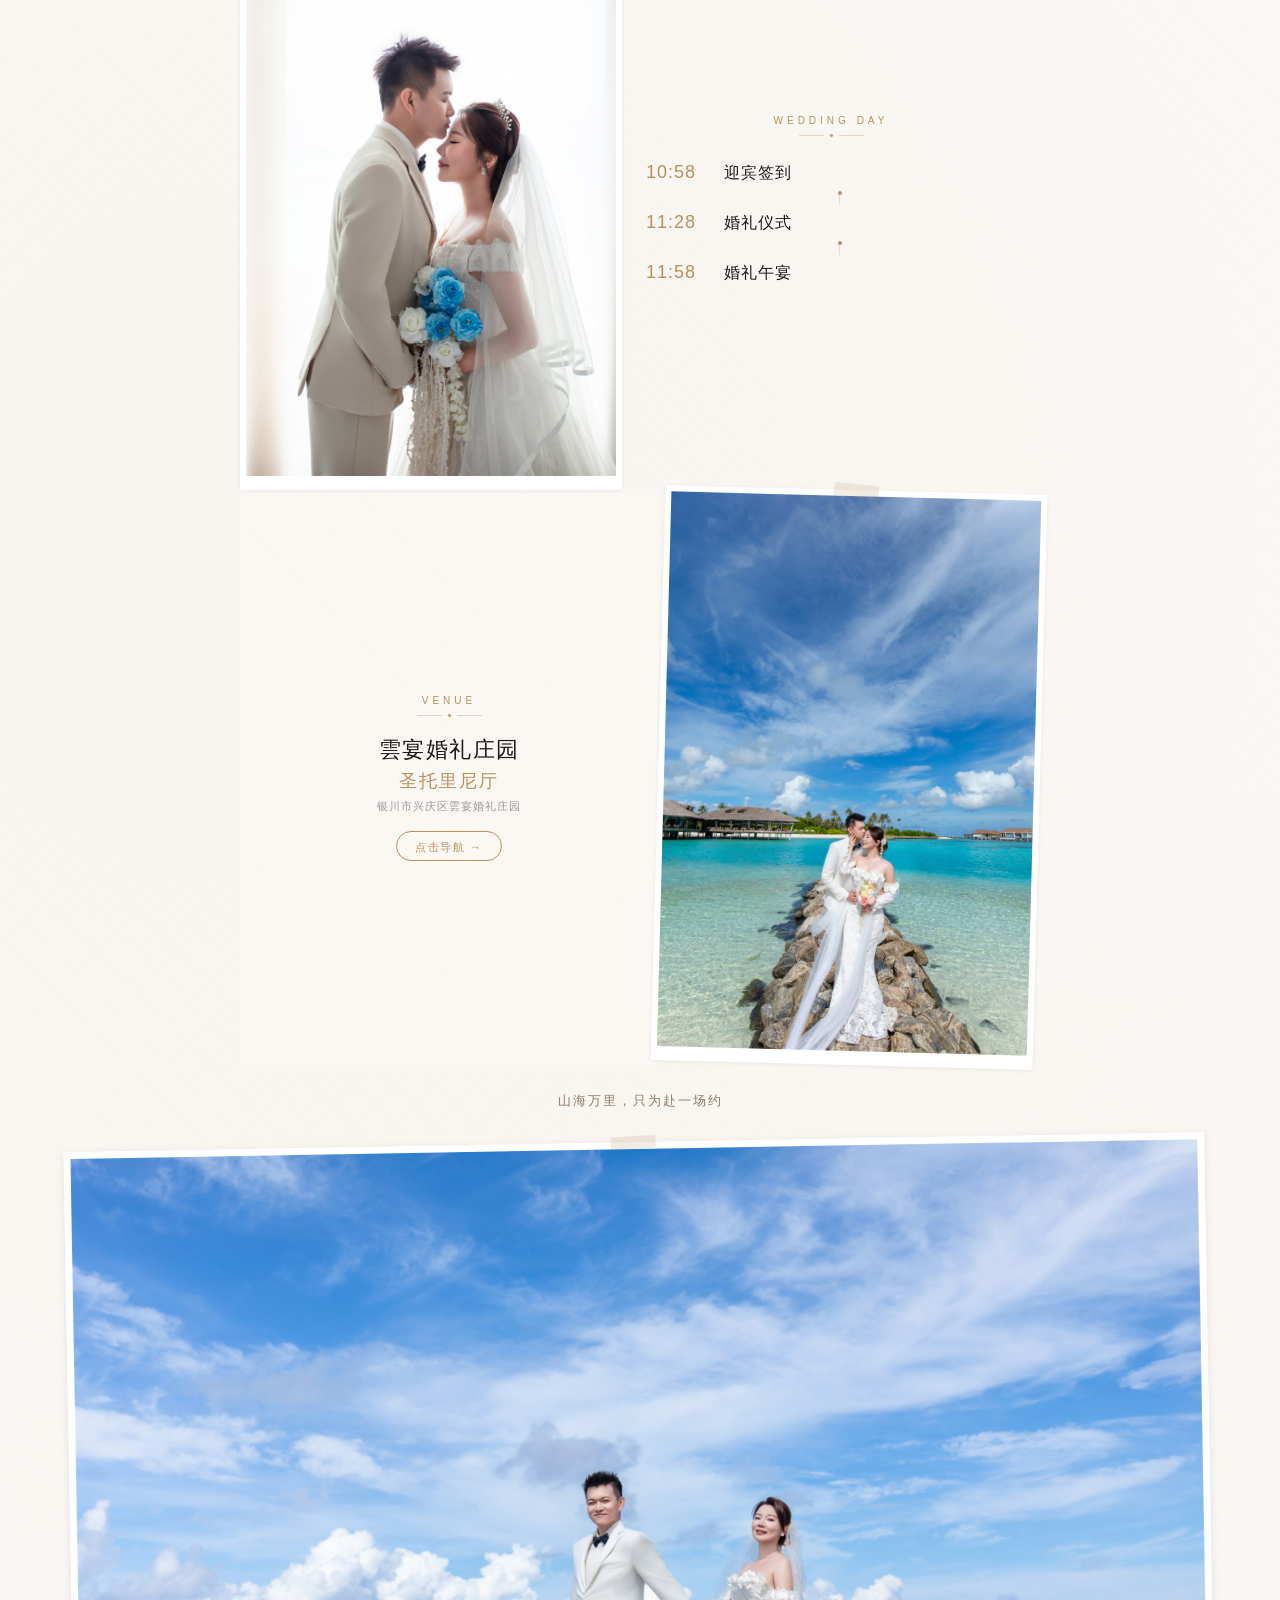
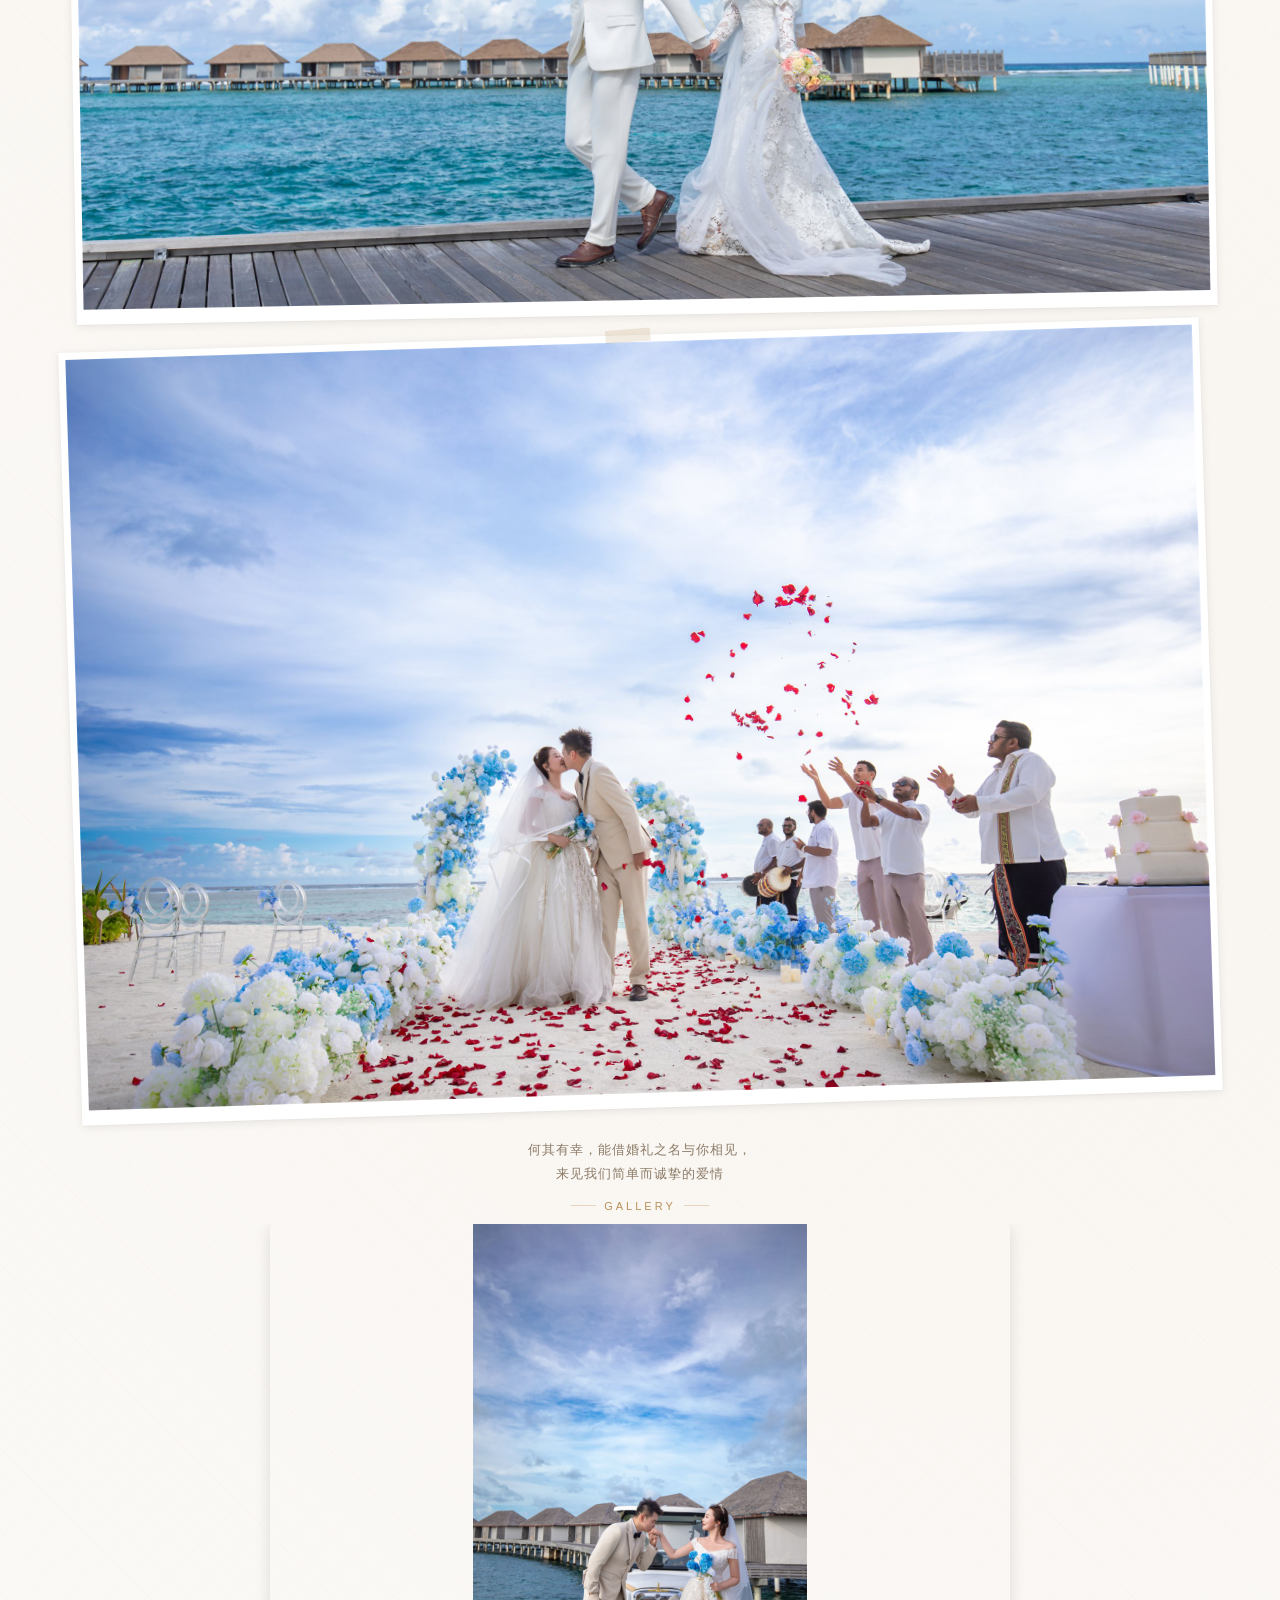
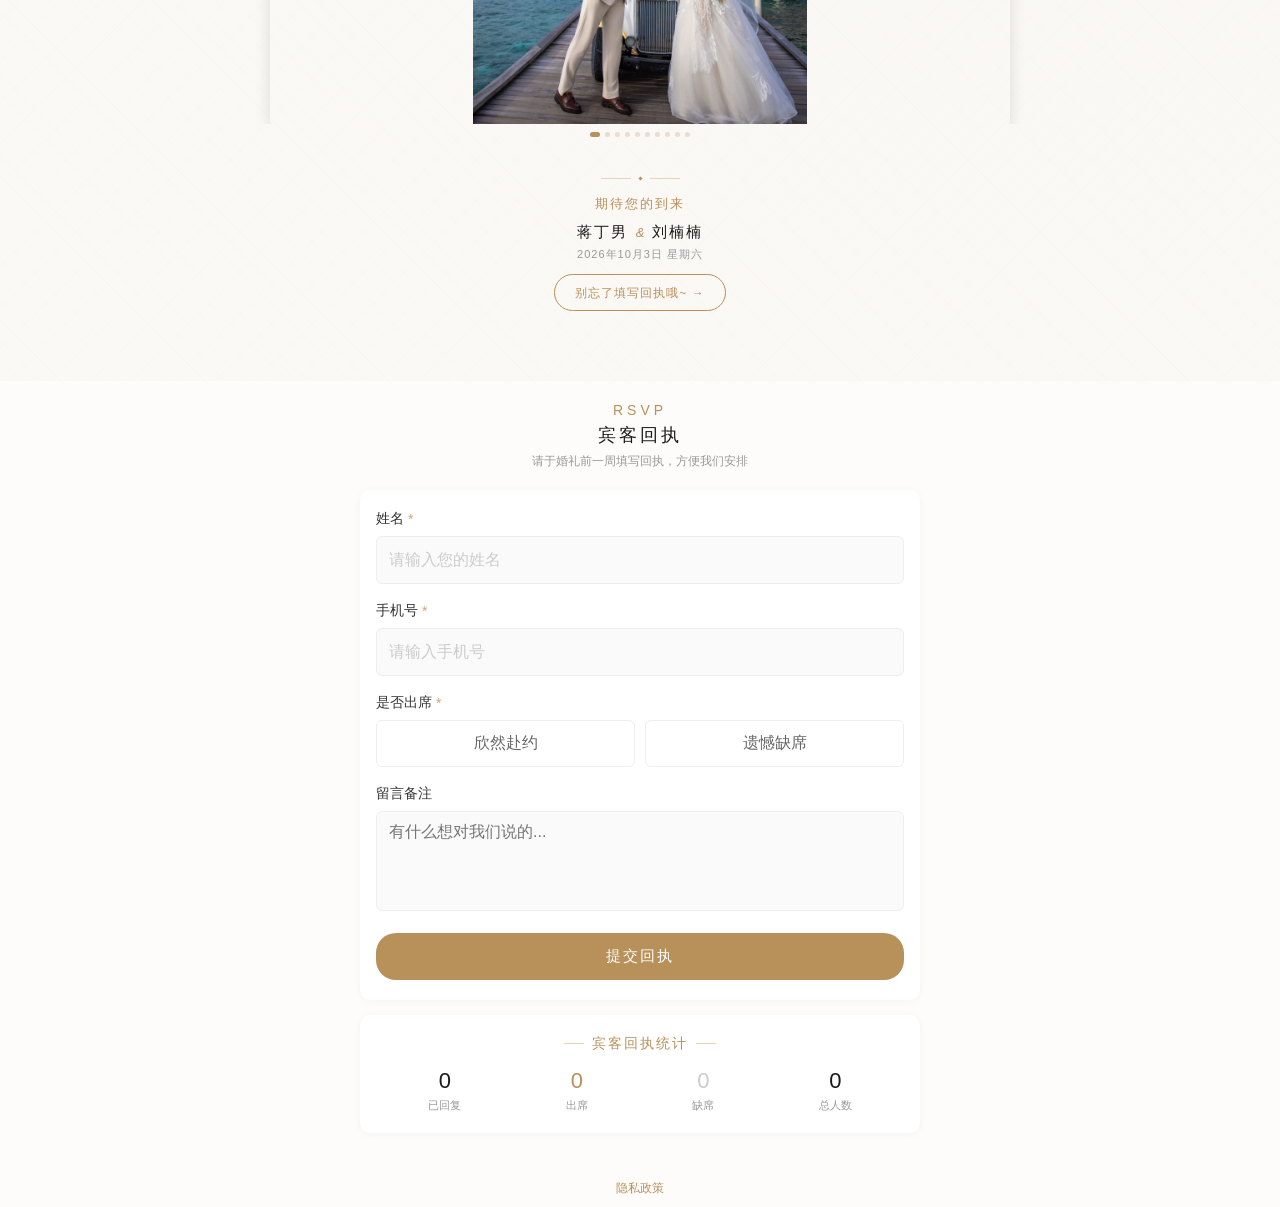
==== commit 982bec03: "Fix share meta tags: use absolute URLs for OG image" ====
--- a/index.html
+++ b/index.html
@@ -11,22 +11,22 @@
   <meta property="og:type" content="website">
   <meta property="og:title" content="蒋丁男 & 刘楠楠的婚礼邀请函">
   <meta property="og:description" content="2026年10月3日 星期六 · 银川市雲宴婚礼庄园\n诚邀您见证我们的幸福时刻">
-  <meta property="og:image" content="images/share-cover.jpg">
+  <meta property="og:image" content="https://jiangdingnan.github.io/wedding-web/images/share-cover.jpg">
   <meta property="og:image:width" content="1200">
   <meta property="og:image:height" content="630">
-  <meta property="og:url" content="">
+  <meta property="og:url" content="https://jiangdingnan.github.io/wedding-web/">
   <meta property="og:site_name" content="婚礼邀请函">
 
   <!-- WeChat / QQ -->
   <meta itemprop="name" content="蒋丁男 & 刘楠楠的婚礼邀请函">
   <meta itemprop="description" content="2026年10月3日 星期六 · 银川市雲宴婚礼庄园 · 诚邀您见证我们的幸福时刻">
-  <meta itemprop="image" content="images/share-cover.jpg">
+  <meta itemprop="image" content="https://jiangdingnan.github.io/wedding-web/images/share-cover.jpg">
 
   <!-- Twitter Card -->
   <meta name="twitter:card" content="summary_large_image">
   <meta name="twitter:title" content="蒋丁男 & 刘楠楠的婚礼邀请函">
   <meta name="twitter:description" content="2026年10月3日 · 银川市雲宴婚礼庄园 · 诚邀您见证我们的幸福时刻">
-  <meta name="twitter:image" content="images/share-cover.jpg">
+  <meta name="twitter:image" content="https://jiangdingnan.github.io/wedding-web/images/share-cover.jpg">
 
   <link rel="stylesheet" href="style.css">
 </head>
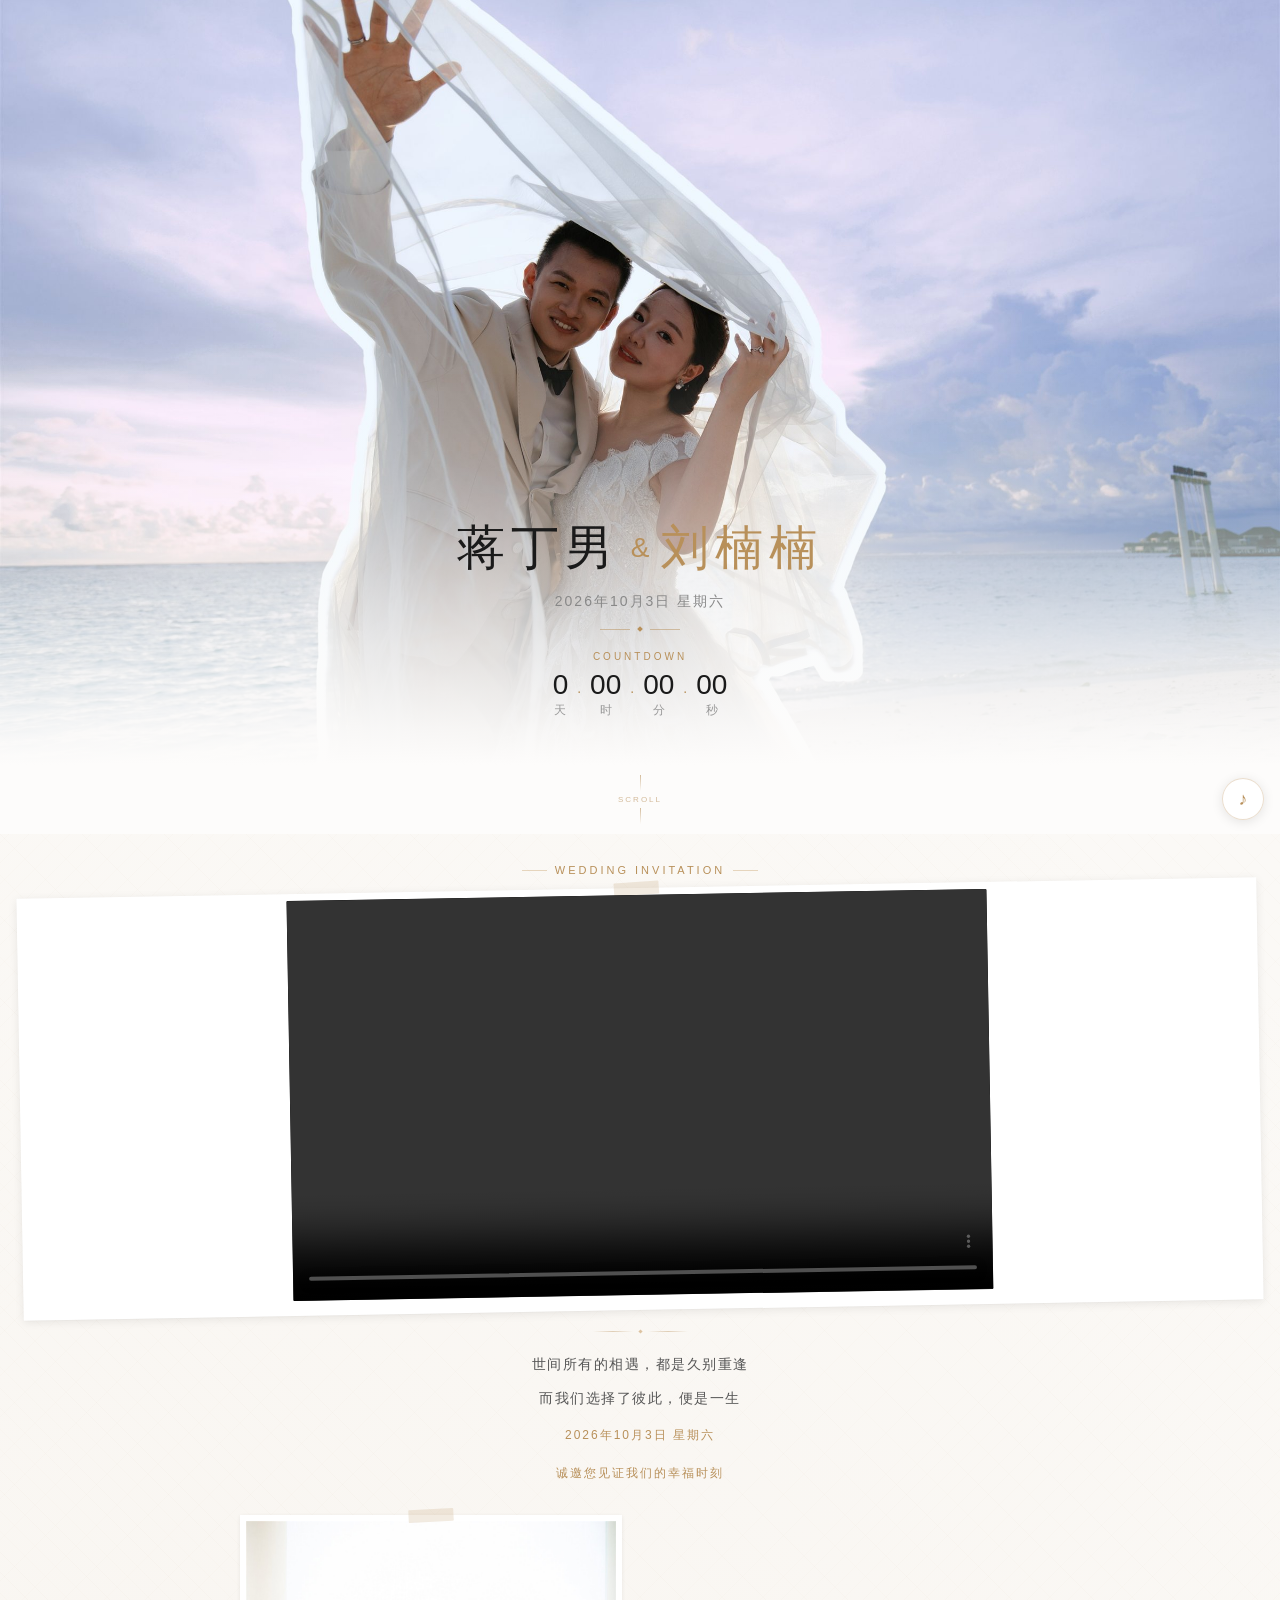
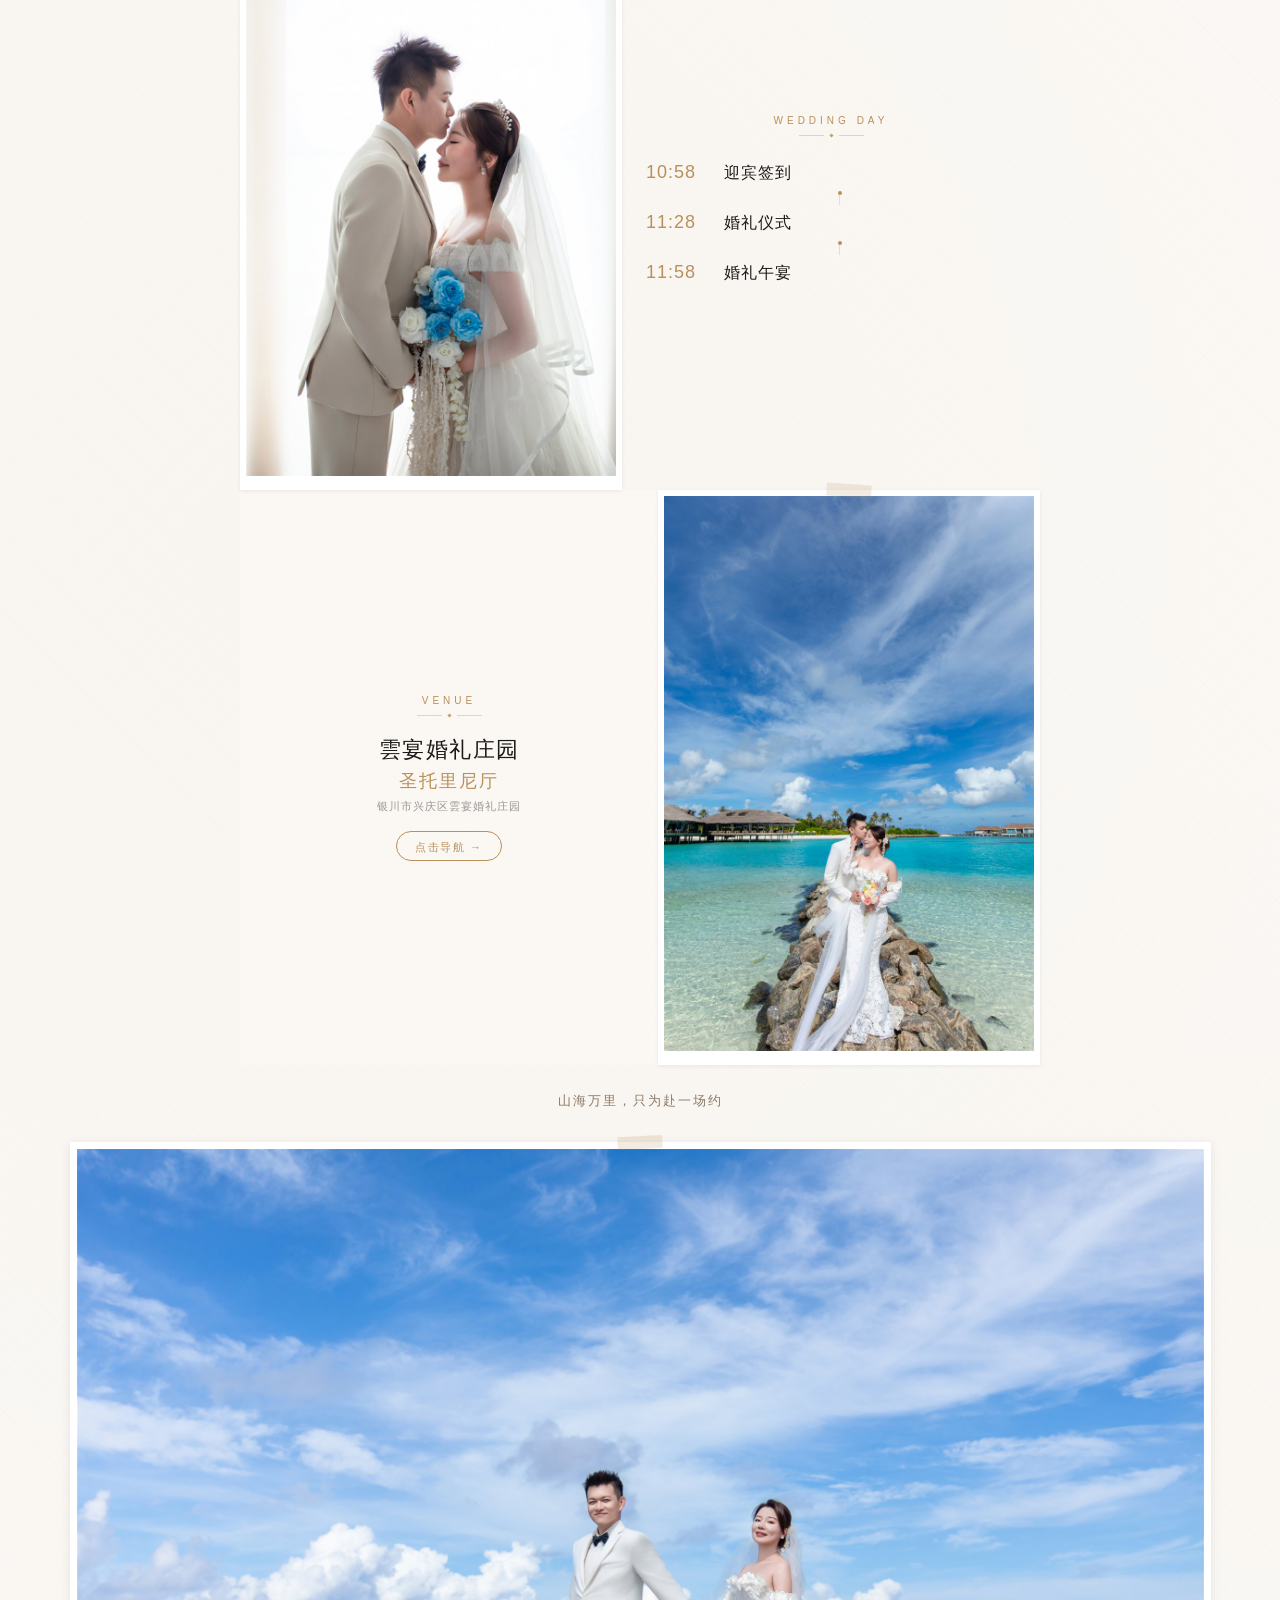
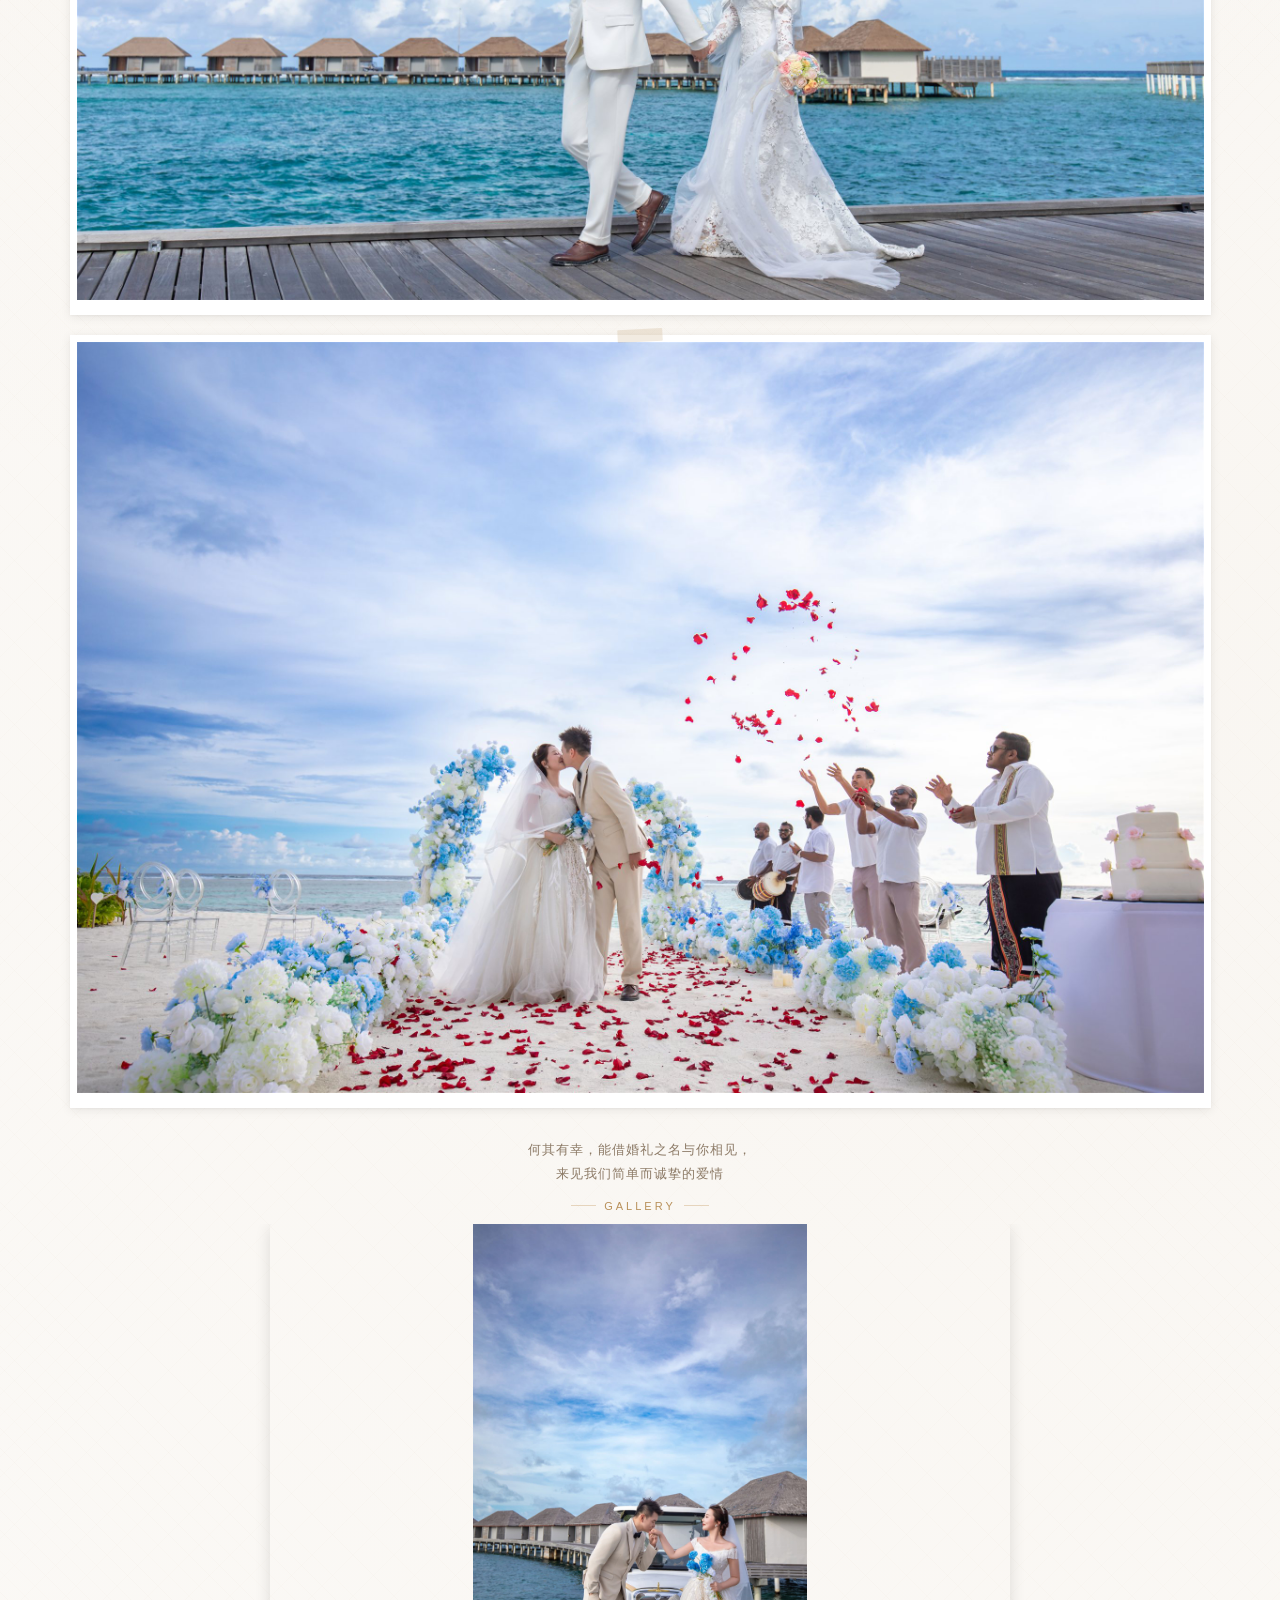
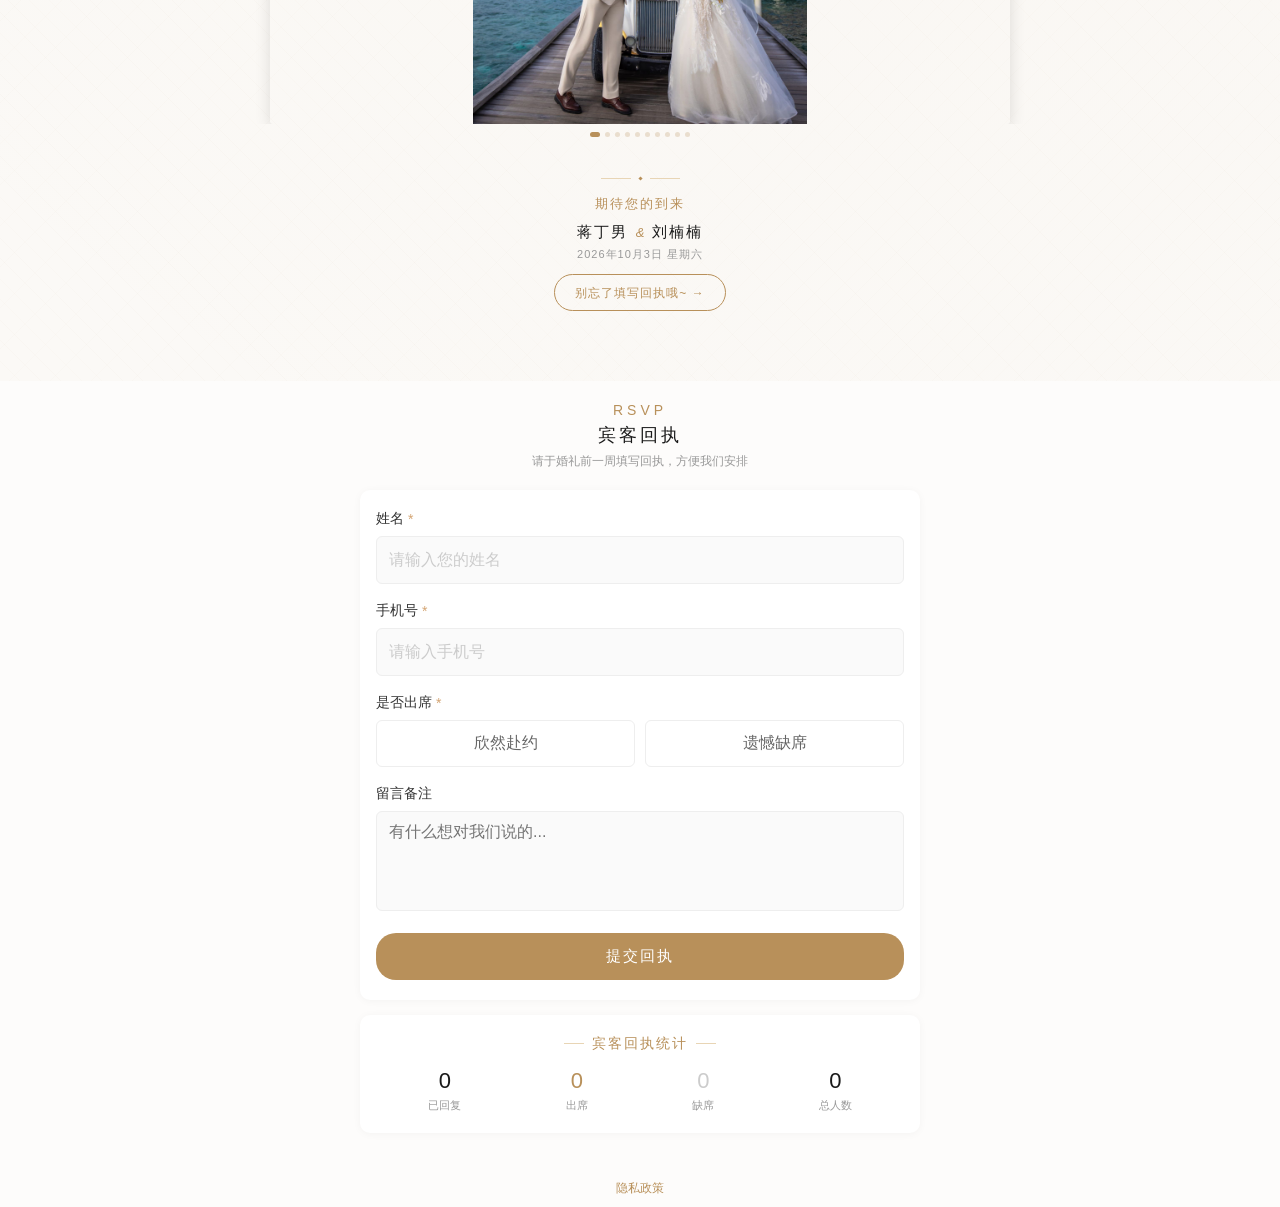
==== commit 1d913ce8: "Update share card title and description" ====
--- a/index.html
+++ b/index.html
@@ -3,14 +3,14 @@
 <head>
   <meta charset="UTF-8">
   <meta name="viewport" content="width=device-width, initial-scale=1.0, maximum-scale=1.0, user-scalable=no">
-  <title>蒋丁男 & 刘楠楠的婚礼邀请函 | 2026.10.03</title>
-  <meta name="description" content="蒋丁男 & 刘楠楠 诚挚邀请您参加我们的婚礼 2026年10月3日 · 银川市雲宴婚礼庄园">
+  <title>蒋丁男&刘楠楠的婚礼邀请</title>
+  <meta name="description" content="我们将在10月3日举行婚礼，诚邀您的到来">
   <meta name="author" content="蒋丁男 & 刘楠楠">
 
   <!-- Open Graph / Facebook / WhatsApp / Line -->
   <meta property="og:type" content="website">
-  <meta property="og:title" content="蒋丁男 & 刘楠楠的婚礼邀请函">
-  <meta property="og:description" content="2026年10月3日 星期六 · 银川市雲宴婚礼庄园\n诚邀您见证我们的幸福时刻">
+  <meta property="og:title" content="蒋丁男&刘楠楠的婚礼邀请">
+  <meta property="og:description" content="我们将在10月3日举行婚礼，诚邀您的到来">
   <meta property="og:image" content="https://jiangdingnan.github.io/wedding-web/images/share-cover.jpg">
   <meta property="og:image:width" content="1200">
   <meta property="og:image:height" content="630">
@@ -18,14 +18,14 @@
   <meta property="og:site_name" content="婚礼邀请函">
 
   <!-- WeChat / QQ -->
-  <meta itemprop="name" content="蒋丁男 & 刘楠楠的婚礼邀请函">
-  <meta itemprop="description" content="2026年10月3日 星期六 · 银川市雲宴婚礼庄园 · 诚邀您见证我们的幸福时刻">
+  <meta itemprop="name" content="蒋丁男&刘楠楠的婚礼邀请">
+  <meta itemprop="description" content="我们将在10月3日举行婚礼，诚邀您的到来">
   <meta itemprop="image" content="https://jiangdingnan.github.io/wedding-web/images/share-cover.jpg">
 
   <!-- Twitter Card -->
   <meta name="twitter:card" content="summary_large_image">
-  <meta name="twitter:title" content="蒋丁男 & 刘楠楠的婚礼邀请函">
-  <meta name="twitter:description" content="2026年10月3日 · 银川市雲宴婚礼庄园 · 诚邀您见证我们的幸福时刻">
+  <meta name="twitter:title" content="蒋丁男&刘楠楠的婚礼邀请">
+  <meta name="twitter:description" content="我们将在10月3日举行婚礼，诚邀您的到来">
   <meta name="twitter:image" content="https://jiangdingnan.github.io/wedding-web/images/share-cover.jpg">
 
   <link rel="stylesheet" href="style.css">
@@ -39,7 +39,7 @@
   </div>
 
   <!-- 背景音乐 -->
-  <audio id="bgMusic" loop preload="auto" autoplay>
+  <audio id="bgMusic" loop preload="metadata" autoplay>
     <source src="images/bgm.mp3" type="audio/mpeg">
   </audio>
 
--- a/style.css
+++ b/style.css
@@ -337,6 +337,29 @@
 
 /* Fly-in animations disabled - was causing invisible images */
 
+/* ===== Fly-in Animations ===== */
+/* Hidden initial state */
+.fly-in-hidden {
+  opacity: 0;
+  transform: translateY(40px) scale(0.92);
+}
+
+/* Animated state */
+.fly-in-active {
+  animation: flyInUp 0.7s cubic-bezier(0.23, 1, 0.32, 1) both;
+}
+
+@keyframes flyInUp {
+  0% {
+    opacity: 0;
+    transform: translateY(40px) scale(0.92);
+  }
+  100% {
+    opacity: 1;
+    transform: translateY(0) scale(1);
+  }
+}
+
 /* ===== Responsive - tablet ===== */
 @media (min-width: 600px) {
   .name-groom, .name-bride { font-size: 36px; letter-spacing: 4px; }
